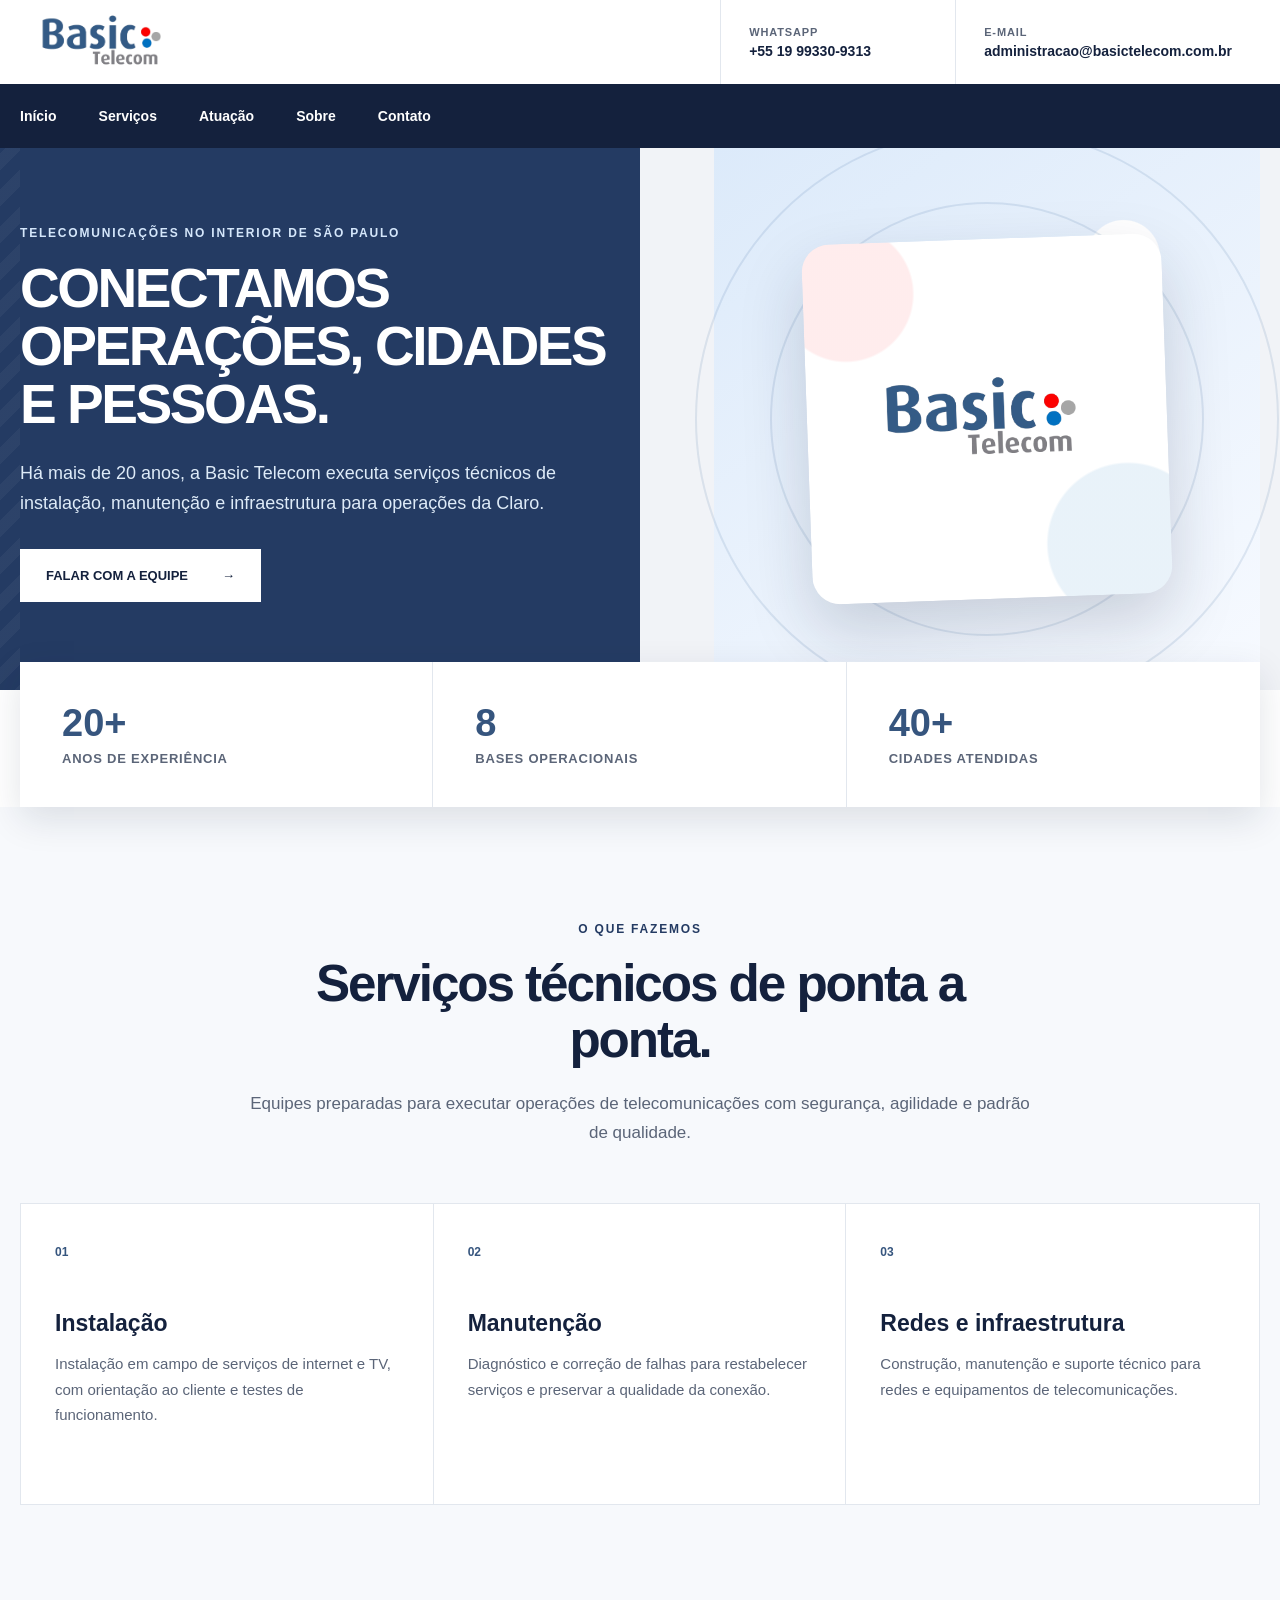
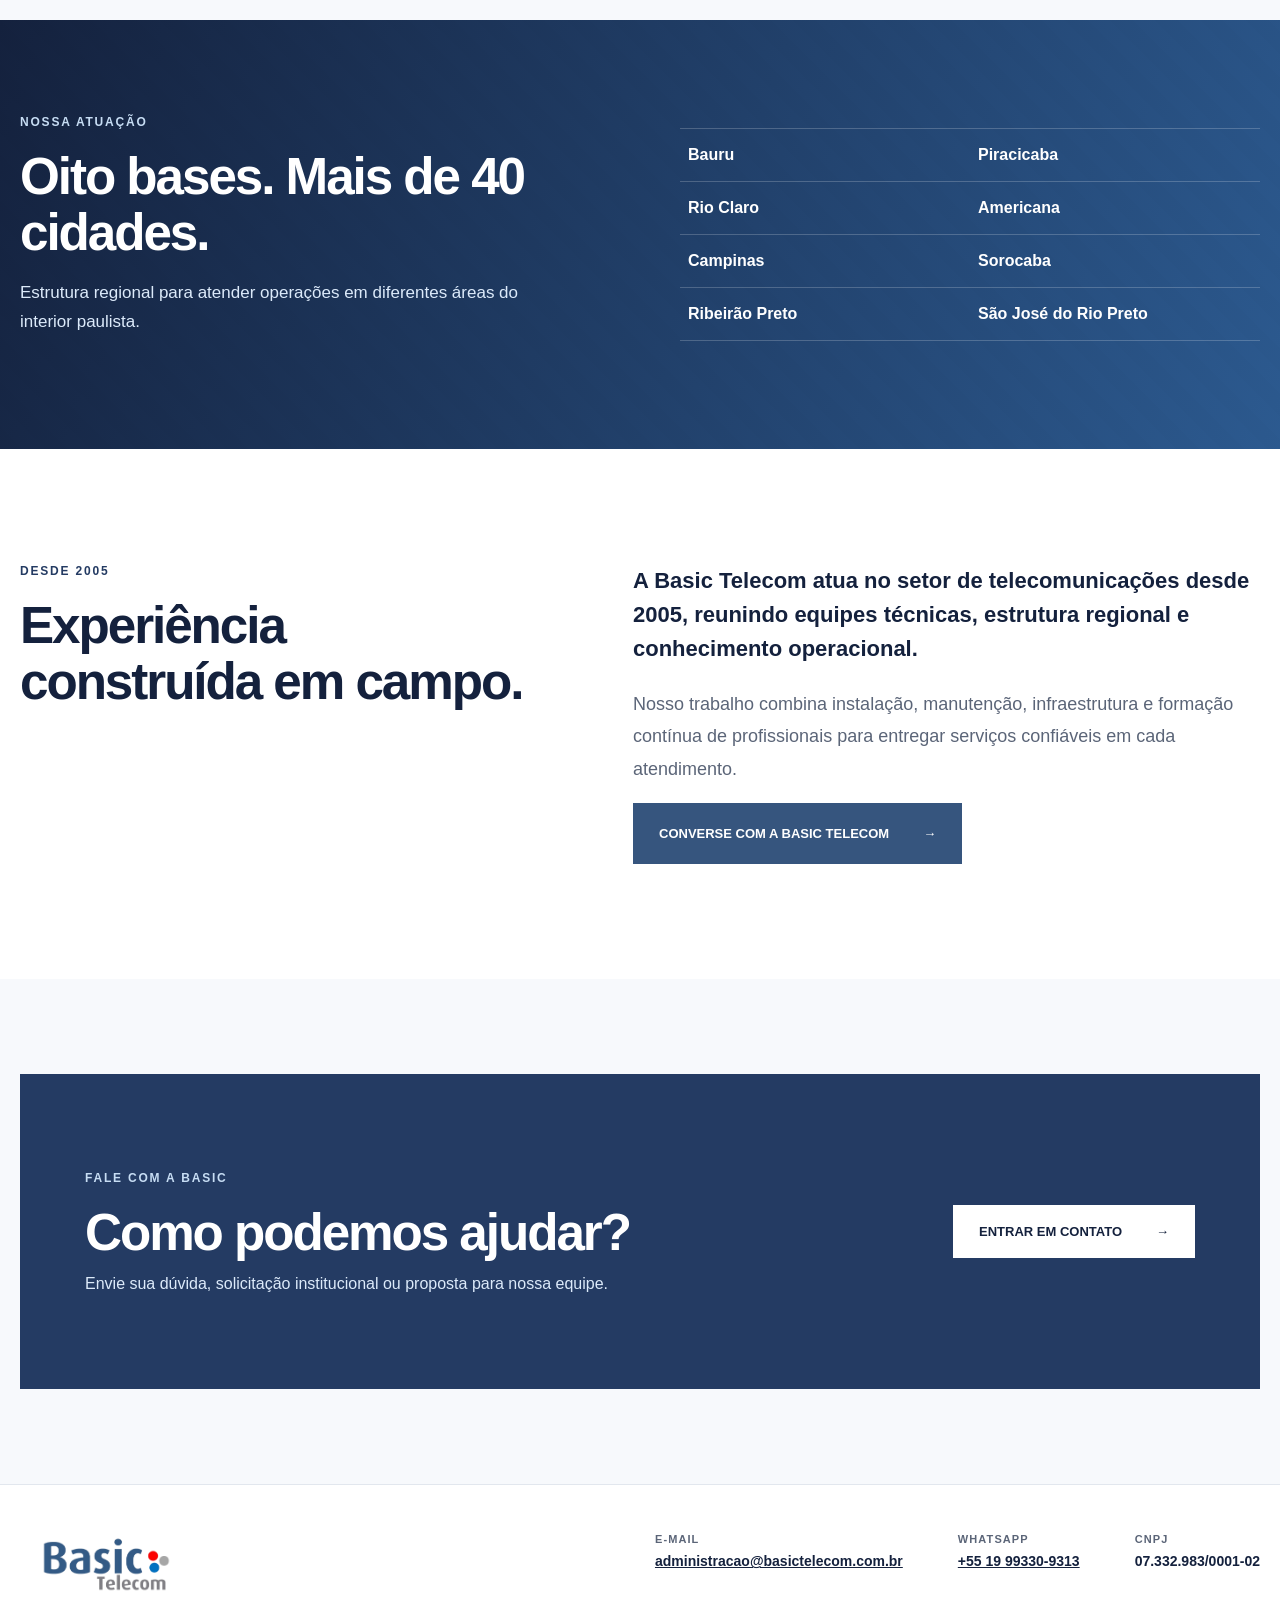
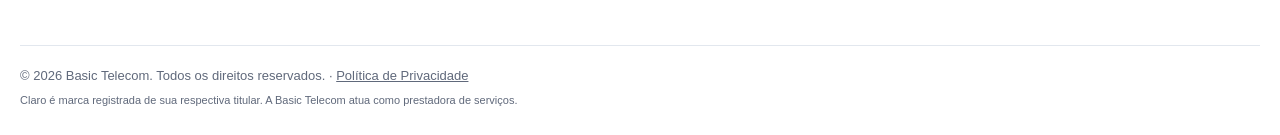
==== index.html @ 46a28dc6 "Forçar atualização dos estilos no navegador Versionar a URL de styles.css nas páginas principal, de " ====
<!DOCTYPE html>
<html lang="pt-BR">
<head>
  <meta charset="UTF-8">
  <meta name="viewport" content="width=device-width, initial-scale=1.0">
  <meta name="description" content="Basic Telecom: instalação, manutenção e infraestrutura de telecomunicações para operações Claro em mais de 40 cidades do interior de São Paulo.">
  <meta name="theme-color" content="#14213d">
  <title>Serviços de telecomunicações no interior de SP | Basic Telecom</title>
  <link rel="canonical" href="https://basictelecom.com.br/">
  <link rel="icon" href="assets/favicon.png" type="image/png">
  <link rel="apple-touch-icon" href="assets/apple-touch-icon.png">
  <link rel="manifest" href="site.webmanifest">
  <meta property="og:type" content="website">
  <meta property="og:locale" content="pt_BR">
  <meta property="og:site_name" content="Basic Telecom">
  <meta property="og:title" content="Serviços de telecomunicações no interior de SP | Basic Telecom">
  <meta property="og:description" content="Mais de 20 anos de experiência, oito bases operacionais e atendimento em mais de 40 cidades.">
  <meta property="og:url" content="https://basictelecom.com.br/">
  <meta property="og:image" content="https://basictelecom.com.br/assets/social-card.png">
  <meta property="og:image:type" content="image/png">
  <meta property="og:image:width" content="1200">
  <meta property="og:image:height" content="630">
  <meta property="og:image:alt" content="Basic Telecom — telecomunicações no interior de São Paulo">
  <meta name="twitter:card" content="summary_large_image">
  <link rel="stylesheet" href="styles.css?v=2">
  <script src="site.js?v=5" defer></script>
  <script type="application/ld+json">
  {
    "@context": "https://schema.org",
    "@type": "Organization",
    "name": "Basic Telecom",
    "legalName": "Basic Telecom Instalações de Equipamentos Eletrônicos Ltda.",
    "url": "https://basictelecom.com.br/",
    "logo": "https://basictelecom.com.br/assets/logo.png",
    "foundingDate": "2005-04-18",
    "taxID": "07.332.983/0001-02",
    "description": "Empresa de instalação, manutenção e infraestrutura de telecomunicações com atuação no interior de São Paulo.",
    "email": "administracao@basictelecom.com.br",
    "telephone": "+55-19-99330-9313",
    "address": {
      "@type": "PostalAddress",
      "streetAddress": "Avenida Rodrigues Alves, 33-93, Vila Cardia",
      "addressLocality": "Bauru",
      "addressRegion": "SP",
      "postalCode": "17030-000",
      "addressCountry": "BR"
    },
    "areaServed": ["Bauru", "Piracicaba", "Rio Claro", "Americana", "Campinas", "Sorocaba", "Ribeirão Preto", "São José do Rio Preto"],
    "sameAs": ["https://br.linkedin.com/company/basictelecom"]
  }
  </script>
</head>
<body id="inicio">
  <a class="skip-link" href="#conteudo">Pular para o conteúdo</a>

  <header class="header">
    <div class="container topbar">
      <a class="brand" href="./" aria-label="Basic Telecom — início">
        <img src="assets/logo.png" width="819" height="304" alt="Basic Telecom" fetchpriority="high">
      </a>
      <div class="header-contact">
        <a class="whatsapp-link" href="https://wa.me/5519993309313?text=Ol%C3%A1%2C%20vim%20pelo%20site%20da%20Basic%20Telecom%20e%20gostaria%20de%20falar%20com%20a%20equipe."><small>WhatsApp</small><strong>+55 19 99330-9313</strong></a>
        <a href="mailto:administracao@basictelecom.com.br"><small>E-mail</small><strong>administracao@basictelecom.com.br</strong></a>
      </div>
    </div>
    <div class="nav-bar">
      <nav class="container nav" aria-label="Navegação principal">
        <a href="#inicio">Início</a>
        <a href="#servicos">Serviços</a>
        <a href="#atuacao">Atuação</a>
        <a href="#sobre">Sobre</a>
        <a href="#contato">Contato</a>
      </nav>
    </div>
  </header>

  <main id="conteudo">
    <section class="hero">
      <div class="container hero-grid">
        <div class="hero-copy">
          <span class="eyebrow">Telecomunicações no interior de São Paulo</span>
          <h1>Conectamos operações, cidades e pessoas.</h1>
          <p>Há mais de 20 anos, a Basic Telecom executa serviços técnicos de instalação, manutenção e infraestrutura para operações da Claro.</p>
          <a class="button hero-button" href="https://wa.me/5519993309313?text=Ol%C3%A1%2C%20vim%20pelo%20site%20da%20Basic%20Telecom%20e%20gostaria%20de%20falar%20com%20a%20equipe.">Falar com a equipe <span aria-hidden="true">→</span></a>
        </div>
        <div class="hero-visual" aria-hidden="true">
          <div class="hero-brand"><img src="assets/logo.png" width="819" height="304" alt=""></div>
        </div>
      </div>
    </section>

    <section class="stats" aria-label="Basic Telecom em números">
      <div class="container stats-grid">
        <div><strong>20+</strong><span>anos de experiência</span></div>
        <div><strong>8</strong><span>bases operacionais</span></div>
        <div><strong>40+</strong><span>cidades atendidas</span></div>
      </div>
    </section>

    <section class="services" id="servicos">
      <div class="container">
        <div class="section-heading centered">
          <span class="section-label">O que fazemos</span>
          <h2>Serviços técnicos de ponta a ponta.</h2>
          <p>Equipes preparadas para executar operações de telecomunicações com segurança, agilidade e padrão de qualidade.</p>
        </div>
        <div class="service-grid">
          <article><strong>01</strong><h3>Instalação</h3><p>Instalação em campo de serviços de internet e TV, com orientação ao cliente e testes de funcionamento.</p></article>
          <article><strong>02</strong><h3>Manutenção</h3><p>Diagnóstico e correção de falhas para restabelecer serviços e preservar a qualidade da conexão.</p></article>
          <article><strong>03</strong><h3>Redes e infraestrutura</h3><p>Construção, manutenção e suporte técnico para redes e equipamentos de telecomunicações.</p></article>
        </div>
      </div>
    </section>

    <section class="coverage" id="atuacao">
      <div class="container coverage-grid">
        <div>
          <span class="section-label light">Nossa atuação</span>
          <h2>Oito bases. Mais de 40 cidades.</h2>
          <p>Estrutura regional para atender operações em diferentes áreas do interior paulista.</p>
        </div>
        <ul aria-label="Cidades com bases operacionais">
          <li>Bauru</li>
          <li>Piracicaba</li>
          <li>Rio Claro</li>
          <li>Americana</li>
          <li>Campinas</li>
          <li>Sorocaba</li>
          <li>Ribeirão Preto</li>
          <li>São José do Rio Preto</li>
        </ul>
      </div>
    </section>

    <section class="about" id="sobre">
      <div class="container about-grid">
        <div class="section-heading">
          <span class="section-label">Desde 2005</span>
          <h2>Experiência construída em campo.</h2>
        </div>
        <div class="about-copy">
          <p>A Basic Telecom atua no setor de telecomunicações desde 2005, reunindo equipes técnicas, estrutura regional e conhecimento operacional.</p>
          <p>Nosso trabalho combina instalação, manutenção, infraestrutura e formação contínua de profissionais para entregar serviços confiáveis em cada atendimento.</p>
          <a class="button" href="#contato">Converse com a Basic Telecom <span aria-hidden="true">→</span></a>
        </div>
      </div>
    </section>

    <section class="contact" id="contato">
      <div class="container contact-card">
        <div>
          <span class="section-label light">Fale com a Basic</span>
          <h2>Como podemos ajudar?</h2>
          <p>Envie sua dúvida, solicitação institucional ou proposta para nossa equipe.</p>
        </div>
        <a class="button button-light" href="https://wa.me/5519993309313?text=Ol%C3%A1%2C%20vim%20pelo%20site%20da%20Basic%20Telecom%20e%20gostaria%20de%20falar%20com%20a%20equipe.">Entrar em contato <span aria-hidden="true">→</span></a>
      </div>
    </section>
  </main>

  <footer>
    <div class="container footer-content">
      <img src="assets/logo.png" width="819" height="304" alt="Basic Telecom" loading="lazy">
      <div class="footer-info">
        <p><span>E-mail</span><a href="mailto:administracao@basictelecom.com.br">administracao@basictelecom.com.br</a></p>
        <p><span>WhatsApp</span><a href="https://wa.me/5519993309313?text=Ol%C3%A1%2C%20vim%20pelo%20site%20da%20Basic%20Telecom%20e%20gostaria%20de%20falar%20com%20a%20equipe.">+55 19 99330-9313</a></p>
        <p><span>CNPJ</span><strong>07.332.983/0001-02</strong></p>
      </div>
    </div>
    <div class="container copyright">© 2026 Basic Telecom. Todos os direitos reservados. · <a href="privacidade/">Política de Privacidade</a><small>Claro é marca registrada de sua respectiva titular. A Basic Telecom atua como prestadora de serviços.</small></div>
  </footer>
</body>
</html>
---- styles.css ----
:root {
  --ink: #14213d;
  --blue: #243b63;
  --accent: #36557e;
  --muted: #5b6578;
  --pale: #f1f3f7;
  --white: #fff;
  --line: #e2e7ee;
}

@view-transition { navigation: auto; }
::view-transition-old(root) { animation: page-out .18s ease-out both; }
::view-transition-new(root) { animation: page-in .24s ease-out both; }
@keyframes page-out { to { opacity: 0; transform: translateX(-32px); } }
@keyframes page-in { from { opacity: 0; transform: translateX(32px); } }

* { box-sizing: border-box; }
body { margin: 0; color: var(--ink); background: var(--white); font-family: Arial, sans-serif; -webkit-font-smoothing: antialiased; }
a { color: inherit; }
.container { width: min(1240px, calc(100% - 40px)); margin-inline: auto; }
.skip-link { position: fixed; z-index: 100; top: 10px; left: 10px; padding: 12px 16px; color: var(--white); background: var(--ink); transform: translateY(-150%); }
.skip-link:focus { transform: none; }
a:focus-visible { outline: 3px solid var(--white); outline-offset: 3px; box-shadow: 0 0 0 6px var(--ink); }

.header { position: relative; z-index: 10; background: var(--white); }
.topbar { min-height: 84px; display: flex; align-items: stretch; justify-content: space-between; }
.brand { display: flex; align-items: center; padding-right: 40px; text-decoration: none; }
.brand img { display: block; width: 170px; height: auto; }
.header-contact { display: flex; }
.header-contact a { min-width: 235px; padding: 20px 28px; border-left: 1px solid var(--line); display: flex; justify-content: center; flex-direction: column; gap: 5px; text-decoration: none; }
.header-contact small { color: var(--muted); font-size: 11px; font-weight: 700; letter-spacing: .08em; text-transform: uppercase; }
.header-contact strong { font-size: 14px; }
.nav-bar { color: var(--white); background: var(--ink); }
.nav { min-height: 64px; display: flex; align-items: center; gap: 42px; font-size: 14px; font-weight: 700; }
.nav a { padding-block: 24px; text-decoration: none; }
.nav a:hover { color: #c9e2ff; }

.hero { overflow: hidden; color: var(--white); background: linear-gradient(90deg, var(--blue) 50%, var(--pale) 50%); }
.hero-grid { min-height: 510px; display: grid; grid-template-columns: 56% 44%; }
.hero-copy { position: relative; padding: 78px 80px 88px 0; display: flex; justify-content: center; align-items: flex-start; flex-direction: column; }
.hero-copy::before { content: ""; position: absolute; inset: 0 100% 0 -50vw; background: repeating-linear-gradient(135deg, rgba(255,255,255,.04) 0 12px, transparent 12px 26px); }
.eyebrow, .section-label { display: block; margin-bottom: 20px; color: var(--blue); font-size: 12px; font-weight: 800; letter-spacing: .15em; text-transform: uppercase; }
.hero .eyebrow { color: #d5e7fb; }
h1 { max-width: 700px; margin: 0; font-size: clamp(40px, 4.3vw, 62px); line-height: 1.05; letter-spacing: -.045em; text-transform: uppercase; }
.hero-copy p { max-width: 620px; margin: 26px 0 30px; color: #deebf8; font-size: 18px; line-height: 1.65; }
.hero-visual { position: relative; display: grid; place-items: center; background: radial-gradient(circle at 75% 20%, #fff 0 6%, transparent 6.2%), linear-gradient(145deg, #dceafa, #f7faff); }
.hero-visual::before, .hero-visual::after { content: ""; position: absolute; border: 2px solid rgba(46,95,151,.12); border-radius: 50%; }
.hero-visual::before { width: 430px; height: 430px; }
.hero-visual::after { width: 580px; height: 580px; }
.hero-brand { position: relative; z-index: 1; width: min(360px, 80%); aspect-ratio: 1; padding: 44px; border-radius: 28px; display: grid; place-items: center; background: radial-gradient(circle at 12% 14%, rgba(255,16,24,.08) 0 15%, transparent 15.5%), radial-gradient(circle at 88% 86%, rgba(8,112,189,.09) 0 18%, transparent 18.5%), var(--white); box-shadow: 0 28px 65px rgba(20,33,61,.18); transform: rotate(-2deg); }
.hero-brand img { display: block; width: 100%; height: auto; }

.button { display: inline-flex; align-items: center; justify-content: space-between; gap: 34px; padding: 19px 26px; color: var(--white); background: var(--accent); font-size: 13px; font-weight: 800; text-decoration: none; text-transform: uppercase; transition: transform .2s, background .2s; }
.button:hover { background: var(--ink); transform: translateY(-2px); }
.hero-button { background: var(--white); color: var(--ink); }
.hero-button:hover { color: var(--white); }

.stats { position: relative; z-index: 2; margin-top: -28px; }
.stats-grid { display: grid; grid-template-columns: repeat(3, 1fr); background: var(--white); box-shadow: 0 12px 35px rgba(20,33,61,.12); }
.stats-grid div { min-height: 145px; padding: 34px 42px; border-right: 1px solid var(--line); display: flex; justify-content: center; flex-direction: column; }
.stats-grid div:last-child { border: 0; }
.stats-grid strong { color: var(--accent); font-size: 38px; }
.stats-grid span { margin-top: 6px; color: var(--muted); font-size: 13px; font-weight: 700; letter-spacing: .06em; text-transform: uppercase; }

.services { padding: 115px 0; background: #f7f9fc; }
.section-heading h2, h2 { margin: 0; font-size: clamp(36px, 4vw, 54px); line-height: 1.1; letter-spacing: -.04em; }
.centered { max-width: 780px; margin: 0 auto 55px; text-align: center; }
.centered p { margin: 22px auto 0; color: var(--muted); font-size: 17px; line-height: 1.7; }
.service-grid { display: grid; grid-template-columns: repeat(3, 1fr); border: 1px solid var(--line); background: var(--white); }
.service-grid article { min-height: 300px; padding: 38px 34px; border-right: 1px solid var(--line); }
.service-grid article:last-child { border: 0; }
.service-grid strong { color: var(--accent); font-size: 12px; }
.service-grid h3 { margin: 50px 0 14px; font-size: 23px; }
.service-grid p { margin: 0; color: var(--muted); font-size: 15px; line-height: 1.7; }

.coverage { padding: 95px 0; color: var(--white); background: linear-gradient(110deg, rgba(20,33,61,.97), rgba(46,95,151,.9)), repeating-linear-gradient(45deg, #14213d 0 16px, #1a2b4c 16px 32px); }
.coverage-grid { display: grid; grid-template-columns: 1fr 1fr; align-items: center; gap: 80px; }
.section-label.light { color: #c7ddf4; }
.coverage p { max-width: 520px; color: #dceafa; font-size: 17px; line-height: 1.7; }
.coverage ul { margin: 0; padding: 0; display: grid; grid-template-columns: 1fr 1fr; list-style: none; border-top: 1px solid rgba(255,255,255,.2); }
.coverage li { padding: 17px 8px; border-bottom: 1px solid rgba(255,255,255,.2); font-weight: 700; }

.about { padding: 115px 0; }
.about-grid { display: grid; grid-template-columns: .9fr 1.1fr; gap: 100px; }
.about-copy { max-width: 720px; color: var(--muted); font-size: 18px; line-height: 1.8; }
.about-copy p:first-child { margin-top: 0; color: var(--ink); font-size: 22px; font-weight: 700; line-height: 1.55; }
.contact { padding: 95px 0; background: #f7f9fc; }
.contact-card { min-height: 315px; padding: 65px; color: var(--white); background: var(--blue); display: flex; align-items: center; justify-content: space-between; gap: 50px; }
.contact-card h2 { margin-bottom: 14px; }
.contact-card p { margin: 0; color: #dceafa; }
.button-light { flex: 0 0 auto; color: var(--ink); background: var(--white); }
.button-light:hover { color: var(--white); background: var(--ink); }

footer { padding: 48px 0 25px; border-top: 1px solid var(--line); }
.footer-content { display: flex; align-items: flex-start; justify-content: space-between; gap: 40px; }
.footer-content > img { width: 180px; height: auto; }
.footer-info { display: flex; gap: 55px; }
.footer-info p { margin: 0; display: flex; flex-direction: column; gap: 8px; font-size: 14px; }
.footer-info span { color: var(--muted); font-size: 11px; font-weight: 700; letter-spacing: .1em; text-transform: uppercase; }
.footer-info a, .footer-info strong { font-weight: 600; }
.copyright { margin-top: 45px; padding-top: 20px; border-top: 1px solid var(--line); color: #60697b; font-size: 13px; line-height: 1.6; }
.copyright small { display: block; margin-top: 5px; font-size: 11px; }
.copyright a, .policy a { text-decoration: underline; }
.policy { max-width: 800px; padding-block: 80px; color: var(--muted); font-size: 17px; line-height: 1.75; }
.policy h1 { margin-bottom: 35px; color: var(--ink); font-size: clamp(38px, 6vw, 60px); text-transform: none; }
.policy h2 { margin: 45px 0 12px; color: var(--ink); font-size: 24px; letter-spacing: -.02em; }
.policy li { margin-bottom: 10px; }
.error-page { min-height: 60vh; padding-block: 100px; text-align: center; }
.error-page h1 { margin-inline: auto; }
.error-page p { margin: 25px auto 35px; color: var(--muted); font-size: 18px; }

@media (max-width: 900px) {
  .header-contact a:last-child { display: none; }
  .hero { background: var(--blue); }
  .hero-grid { grid-template-columns: 1fr; }
  .hero-copy { min-height: 470px; padding-right: 0; }
  .hero-visual { display: none; }
  .about-grid, .coverage-grid { grid-template-columns: 1fr; gap: 45px; }
  .service-grid { grid-template-columns: 1fr; }
  .service-grid article { min-height: 230px; border: 0; border-bottom: 1px solid var(--line); }
  .footer-content, .footer-info { flex-direction: column; }
  .footer-info { gap: 25px; }
}

@media (max-width: 600px) {
  .container { width: min(100% - 28px, 1240px); }
  .topbar { min-height: 72px; }
  .brand { padding-right: 12px; }
  .brand img { width: 145px; }
  .header-contact a { min-width: 0; padding: 12px 4px 12px 14px; border: 0; }
  .header-contact small { display: none; }
  .header-contact strong { font-size: 0; }
  .header-contact strong::after { content: "WhatsApp"; font-size: 13px; }
  .nav { min-height: 0; padding-block: 6px; display: grid; grid-template-columns: repeat(5, max-content); justify-content: start; gap: 6px; overflow-x: auto; font-size: 13px; scrollbar-width: none; }
  .nav a { min-height: 44px; padding: 12px 9px; display: flex; align-items: center; }
  .hero-copy { min-height: 460px; padding-block: 65px 80px; }
  h1 { font-size: 38px; }
  .hero-copy p { font-size: 16px; }
  .stats { margin-top: -20px; }
  .stats-grid { grid-template-columns: 1fr; }
  .stats-grid div { min-height: 100px; padding: 22px 28px; border: 0; border-bottom: 1px solid var(--line); }
  .stats-grid strong { font-size: 30px; }
  .services, .about, .contact { padding-block: 75px; }
  .coverage { padding-block: 70px; }
  .coverage ul { grid-template-columns: 1fr; }
  .contact-card { min-height: 0; padding: 42px 28px; align-items: flex-start; flex-direction: column; }
  .button { width: 100%; }
}

@media (prefers-reduced-motion: reduce) {
  html { scroll-behavior: auto; }
  *, *::before, *::after { scroll-behavior: auto !important; transition: none !important; }
  ::view-transition-old(root), ::view-transition-new(root) { animation: none; }
}
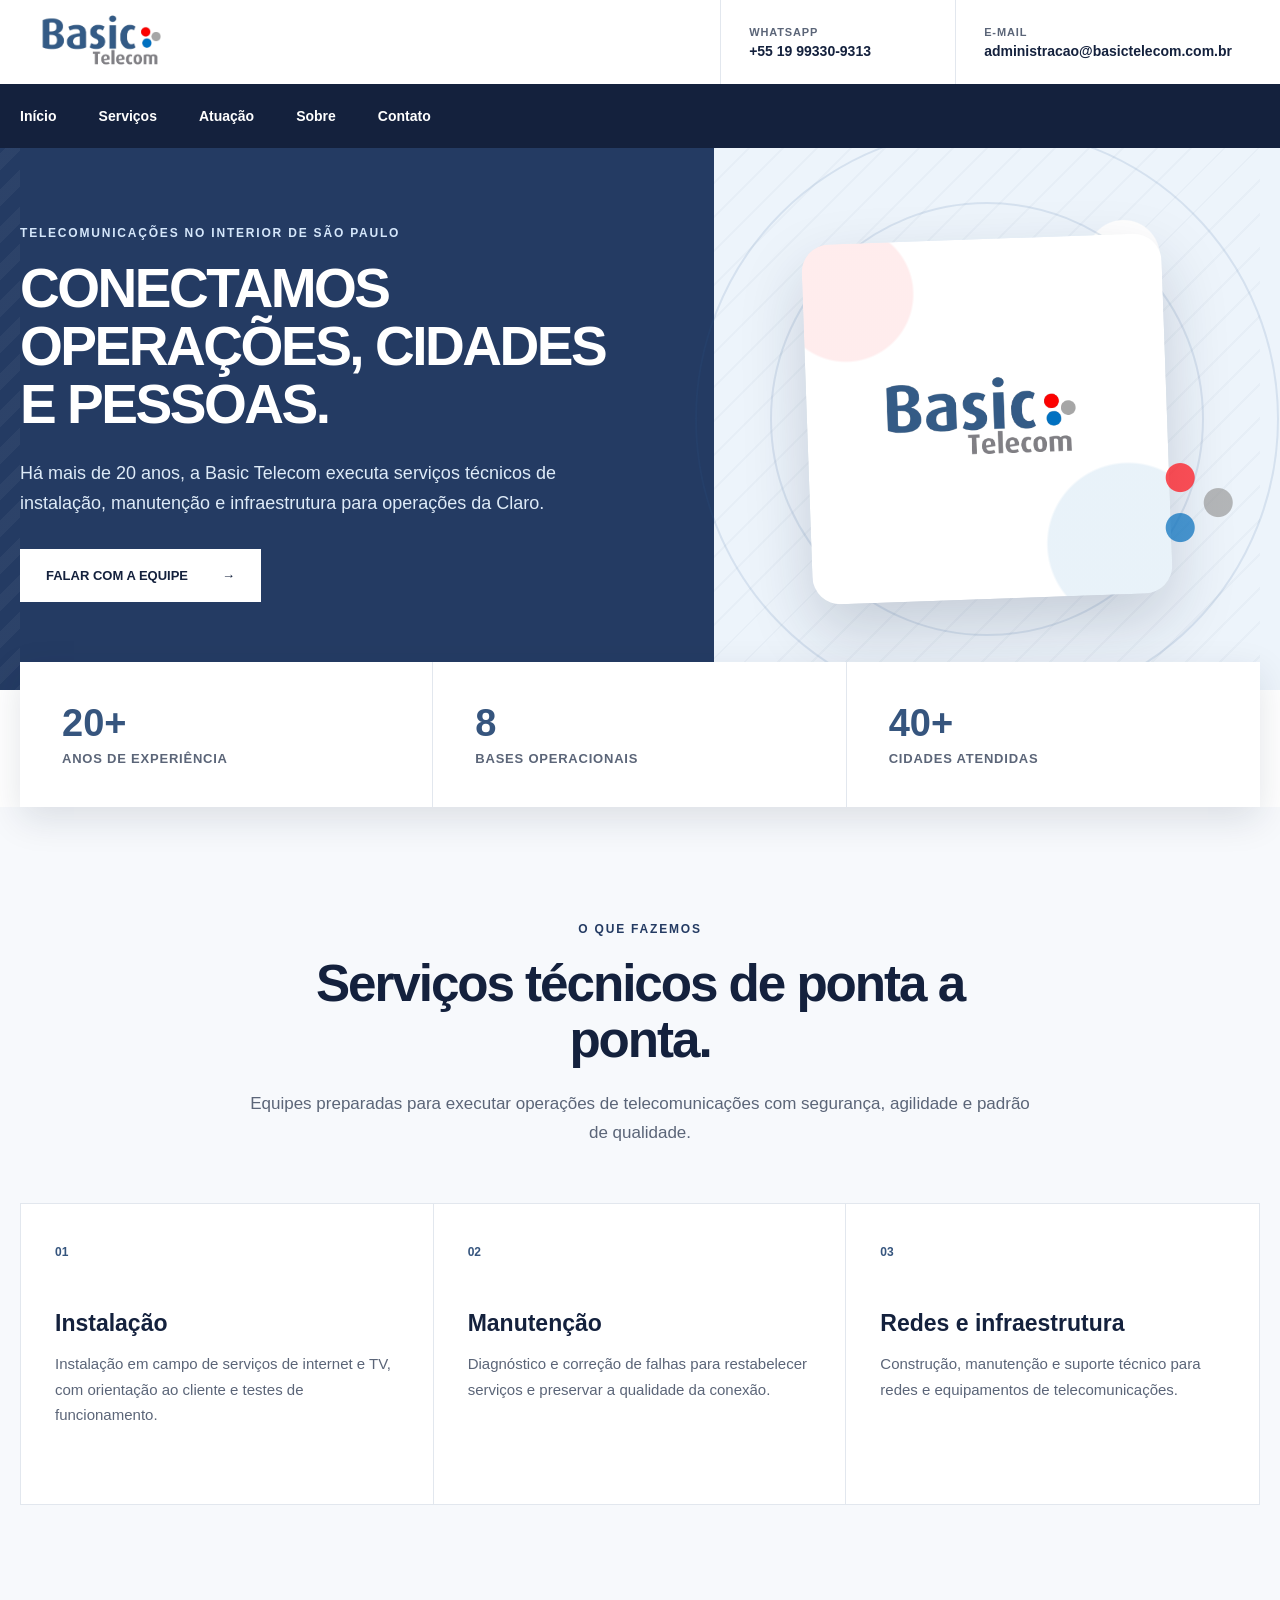
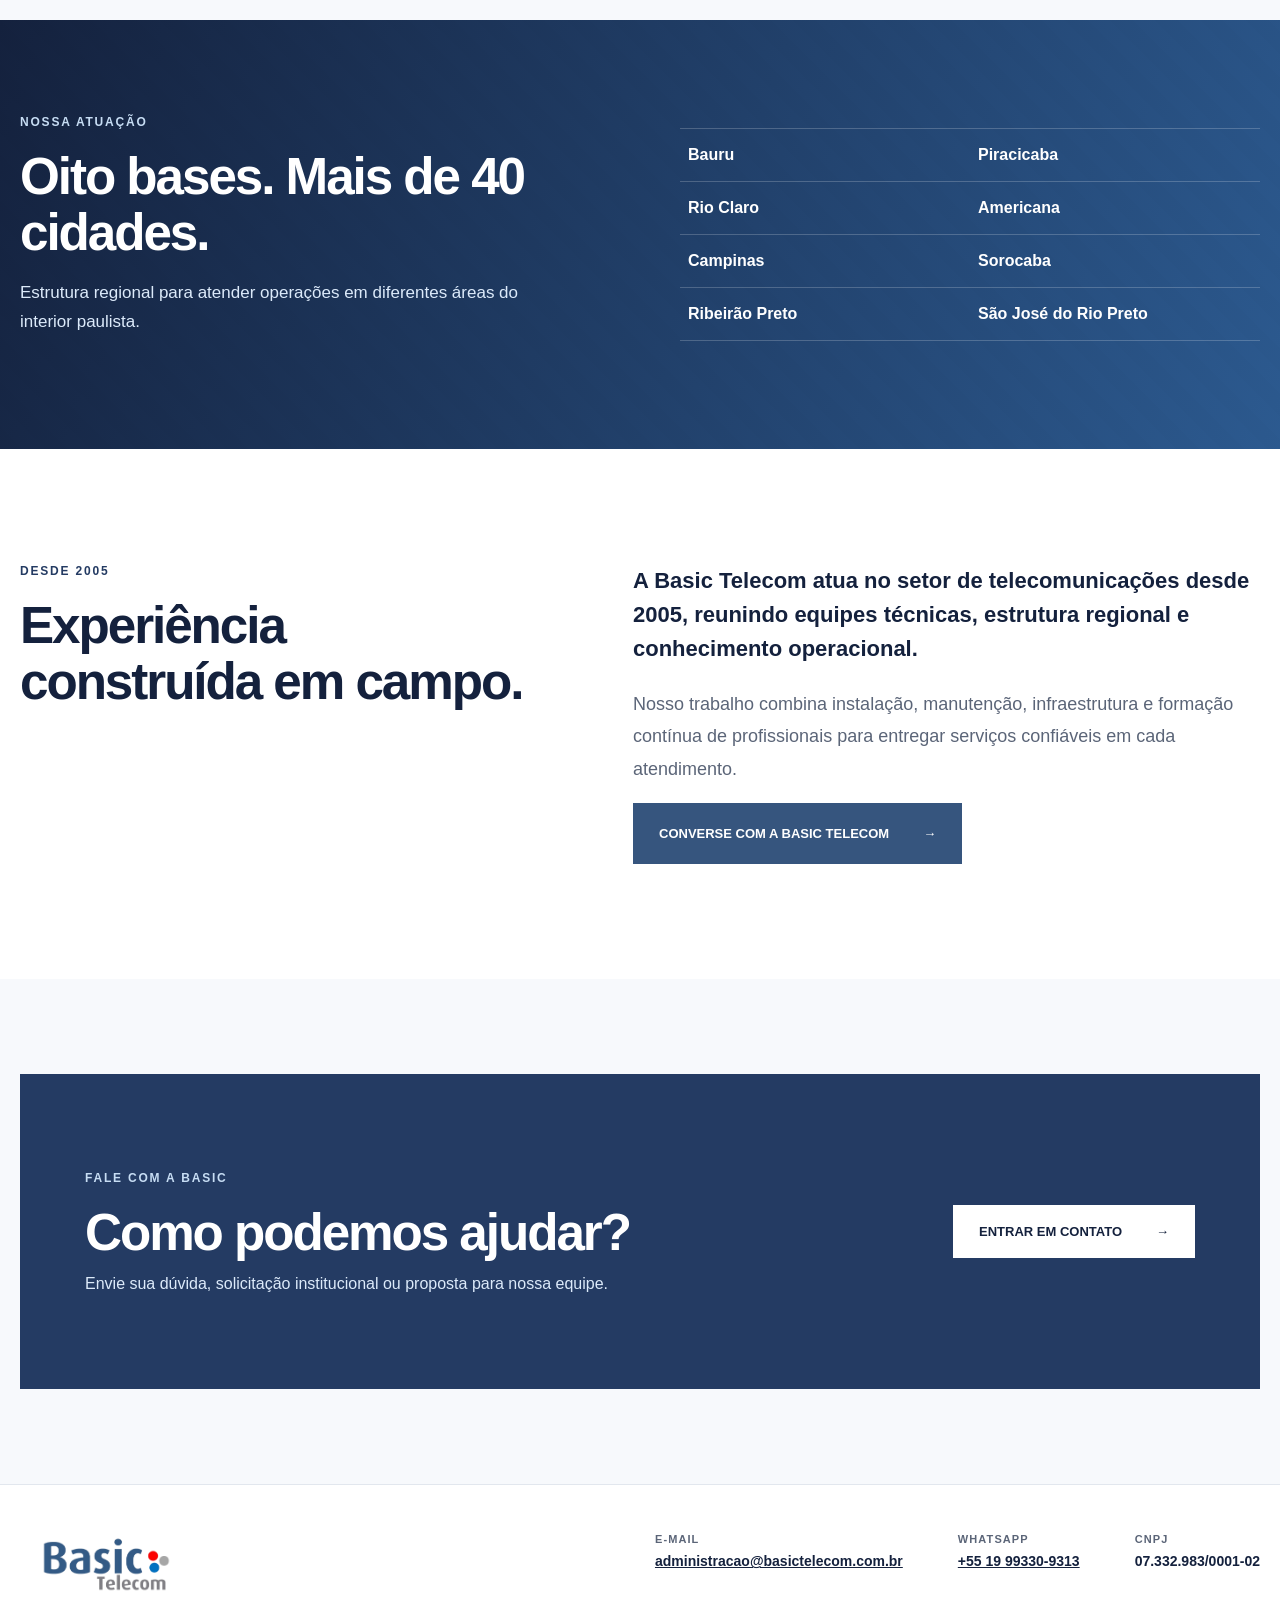
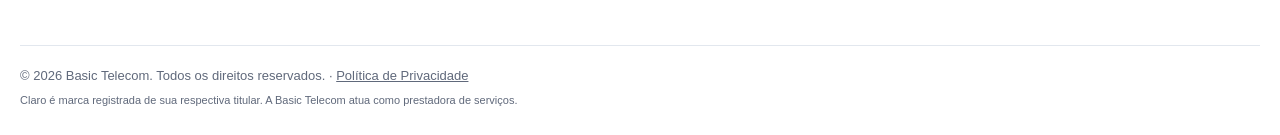
==== commit 90783f82: "Integrar melhor o painel visual do hero Alinhar o fundo claro à coluna do grid, prolongá-lo até a bo" ====
--- a/index.html
+++ b/index.html
@@ -22,7 +22,7 @@
   <meta property="og:image:height" content="630">
   <meta property="og:image:alt" content="Basic Telecom — telecomunicações no interior de São Paulo">
   <meta name="twitter:card" content="summary_large_image">
-  <link rel="stylesheet" href="styles.css?v=2">
+  <link rel="stylesheet" href="styles.css?v=3">
   <script src="site.js?v=5" defer></script>
   <script type="application/ld+json">
   {
--- a/styles.css
+++ b/styles.css
@@ -35,7 +35,7 @@
 .nav a { padding-block: 24px; text-decoration: none; }
 .nav a:hover { color: #c9e2ff; }
 
-.hero { overflow: hidden; color: var(--white); background: linear-gradient(90deg, var(--blue) 50%, var(--pale) 50%); }
+.hero { overflow: hidden; color: var(--white); background: var(--blue); }
 .hero-grid { min-height: 510px; display: grid; grid-template-columns: 56% 44%; }
 .hero-copy { position: relative; padding: 78px 80px 88px 0; display: flex; justify-content: center; align-items: flex-start; flex-direction: column; }
 .hero-copy::before { content: ""; position: absolute; inset: 0 100% 0 -50vw; background: repeating-linear-gradient(135deg, rgba(255,255,255,.04) 0 12px, transparent 12px 26px); }
@@ -43,11 +43,12 @@
 .hero .eyebrow { color: #d5e7fb; }
 h1 { max-width: 700px; margin: 0; font-size: clamp(40px, 4.3vw, 62px); line-height: 1.05; letter-spacing: -.045em; text-transform: uppercase; }
 .hero-copy p { max-width: 620px; margin: 26px 0 30px; color: #deebf8; font-size: 18px; line-height: 1.65; }
-.hero-visual { position: relative; display: grid; place-items: center; background: radial-gradient(circle at 75% 20%, #fff 0 6%, transparent 6.2%), linear-gradient(145deg, #dceafa, #f7faff); }
+.hero-visual { position: relative; display: grid; place-items: center; background: radial-gradient(circle at 75% 20%, #fff 0 6%, transparent 6.2%), repeating-linear-gradient(135deg, rgba(54,85,126,.035) 0 2px, transparent 2px 24px), #edf4fb; box-shadow: 50vw 0 0 50vw #edf4fb; }
 .hero-visual::before, .hero-visual::after { content: ""; position: absolute; border: 2px solid rgba(46,95,151,.12); border-radius: 50%; }
 .hero-visual::before { width: 430px; height: 430px; }
 .hero-visual::after { width: 580px; height: 580px; }
 .hero-brand { position: relative; z-index: 1; width: min(360px, 80%); aspect-ratio: 1; padding: 44px; border-radius: 28px; display: grid; place-items: center; background: radial-gradient(circle at 12% 14%, rgba(255,16,24,.08) 0 15%, transparent 15.5%), radial-gradient(circle at 88% 86%, rgba(8,112,189,.09) 0 18%, transparent 18.5%), var(--white); box-shadow: 0 28px 65px rgba(20,33,61,.18); transform: rotate(-2deg); }
+.hero-brand::after { content: ""; position: absolute; right: -72px; bottom: 34px; width: 82px; height: 100px; background: radial-gradient(circle at 20px 20px, rgba(255,16,24,.72) 0 14px, transparent 15px), radial-gradient(circle at 20px 70px, rgba(8,112,189,.72) 0 14px, transparent 15px), radial-gradient(circle at 58px 45px, rgba(151,151,151,.68) 0 14px, transparent 15px); transform: rotate(2deg); }
 .hero-brand img { display: block; width: 100%; height: auto; }
 
 .button { display: inline-flex; align-items: center; justify-content: space-between; gap: 34px; padding: 19px 26px; color: var(--white); background: var(--accent); font-size: 13px; font-weight: 800; text-decoration: none; text-transform: uppercase; transition: transform .2s, background .2s; }
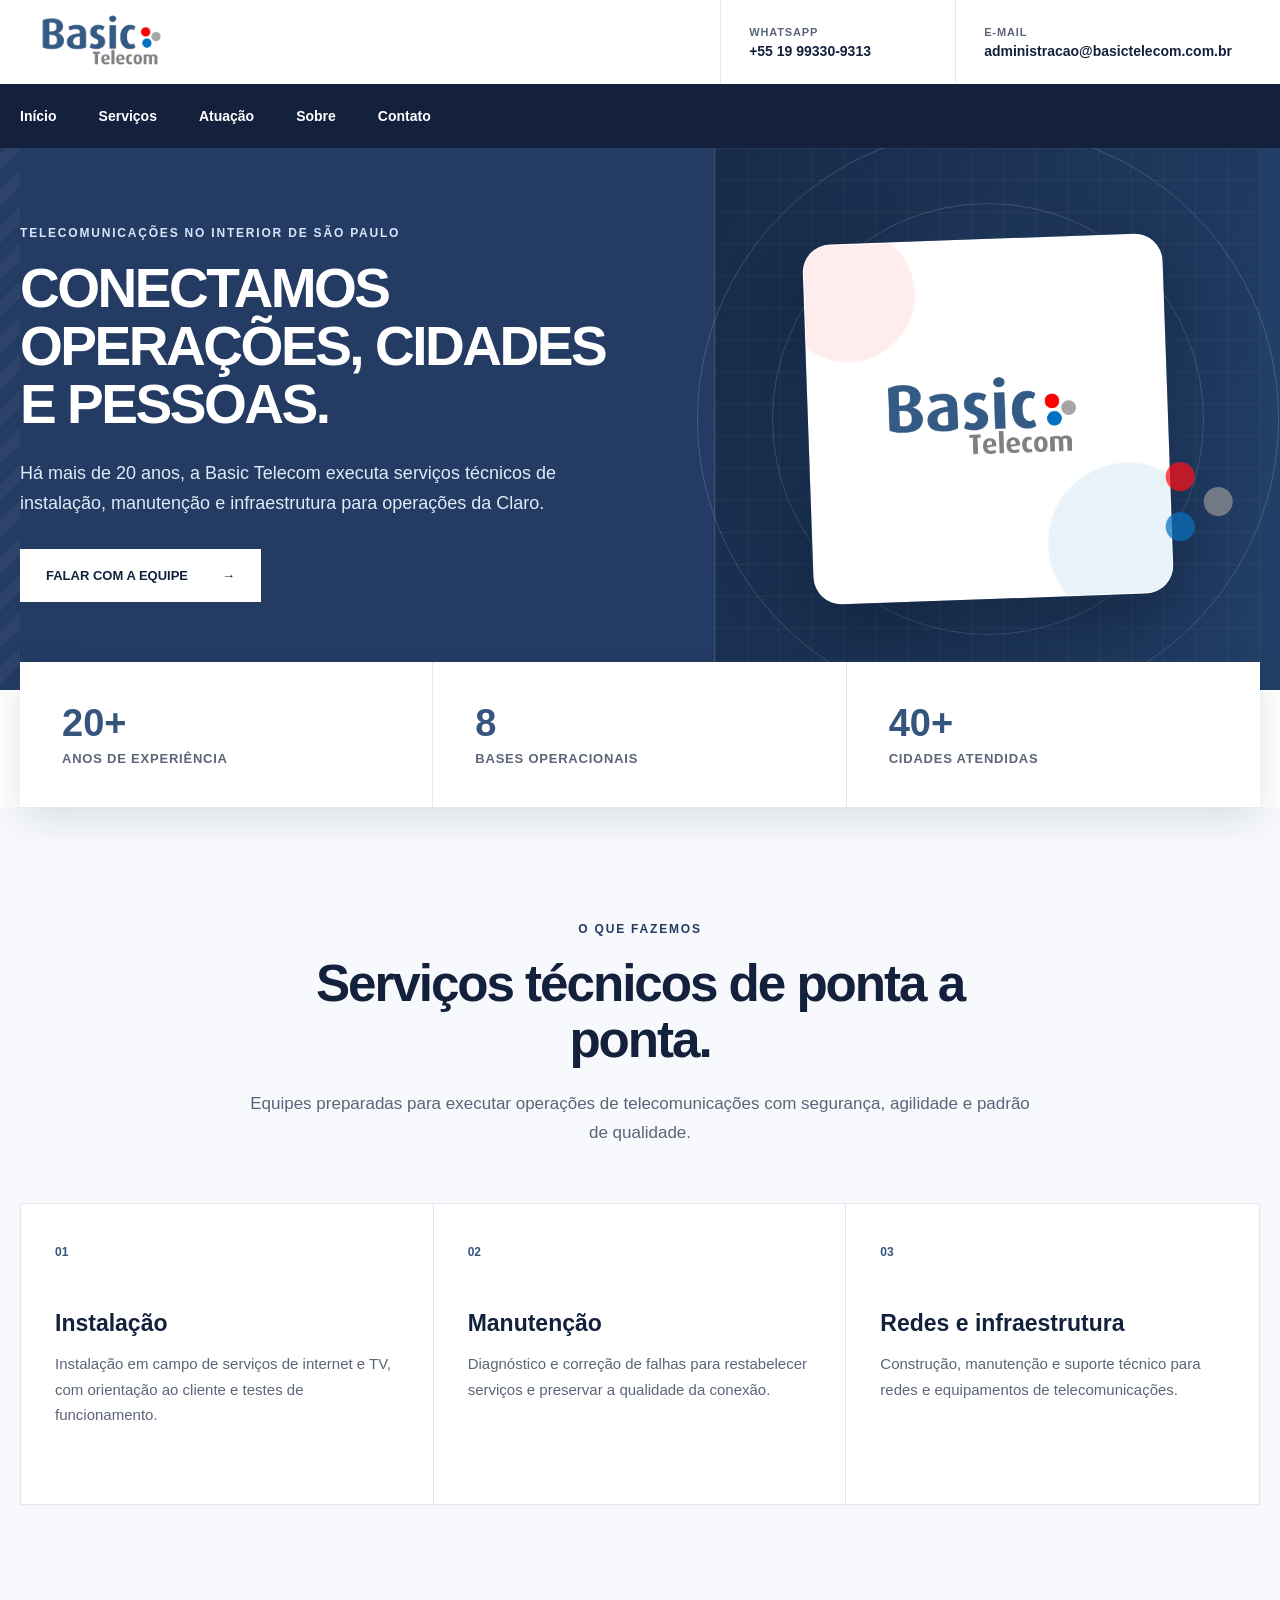
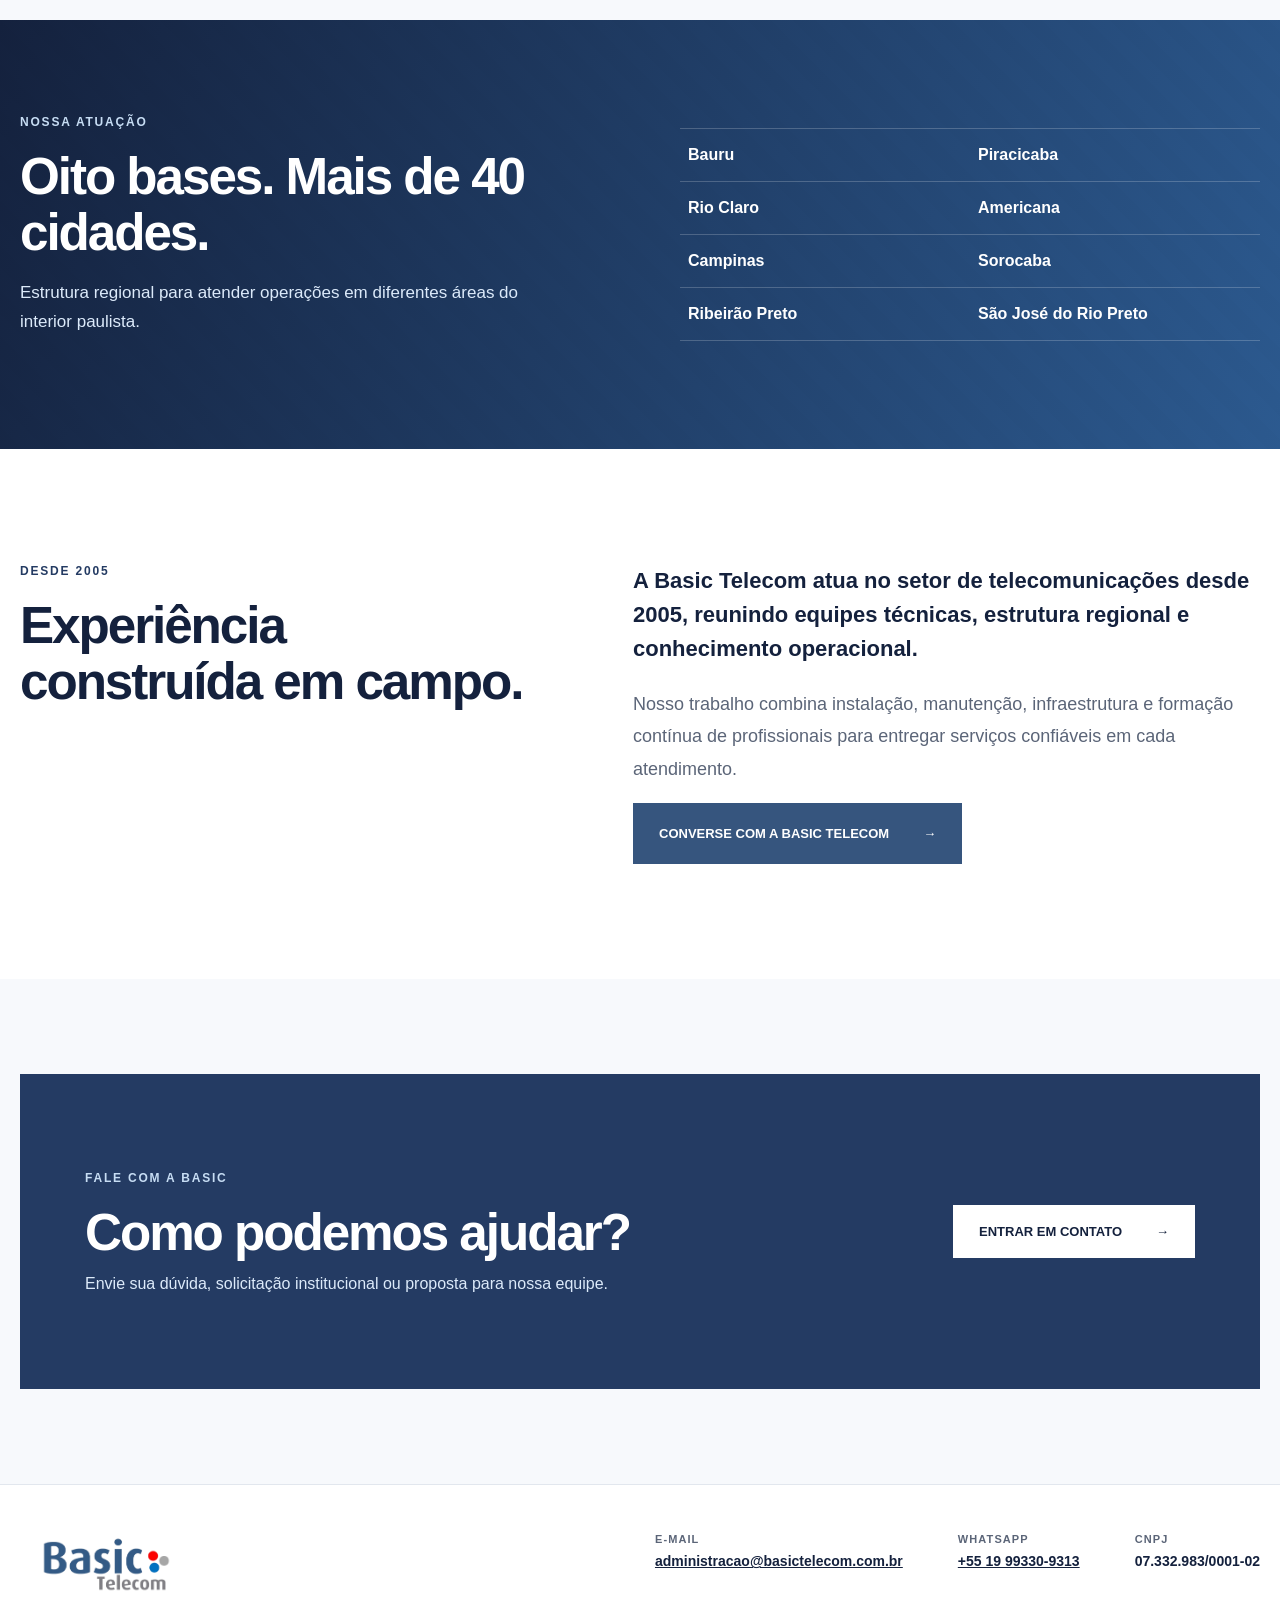
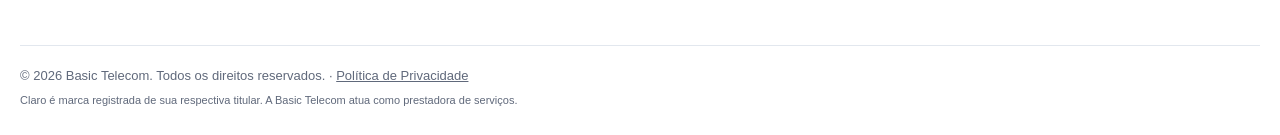
==== commit 9832139a: "Refinar o painel visual do hero Trocar o bloco pastel por um painel técnico escuro, com grid, profun" ====
--- a/index.html
+++ b/index.html
@@ -6,7 +6,7 @@
   <meta name="description" content="Basic Telecom: instalação, manutenção e infraestrutura de telecomunicações para operações Claro em mais de 40 cidades do interior de São Paulo.">
   <meta name="theme-color" content="#14213d">
   <title>Serviços de telecomunicações no interior de SP | Basic Telecom</title>
-  <link rel="canonical" href="https://basictelecom.com.br/">
+  <link rel="canonical" href="https://tibasictelecom.github.io/">
   <link rel="icon" href="assets/favicon.png" type="image/png">
   <link rel="apple-touch-icon" href="assets/apple-touch-icon.png">
   <link rel="manifest" href="site.webmanifest">
@@ -15,14 +15,14 @@
   <meta property="og:site_name" content="Basic Telecom">
   <meta property="og:title" content="Serviços de telecomunicações no interior de SP | Basic Telecom">
   <meta property="og:description" content="Mais de 20 anos de experiência, oito bases operacionais e atendimento em mais de 40 cidades.">
-  <meta property="og:url" content="https://basictelecom.com.br/">
-  <meta property="og:image" content="https://basictelecom.com.br/assets/social-card.png">
+  <meta property="og:url" content="https://tibasictelecom.github.io/">
+  <meta property="og:image" content="https://tibasictelecom.github.io/assets/social-card.png">
   <meta property="og:image:type" content="image/png">
   <meta property="og:image:width" content="1200">
   <meta property="og:image:height" content="630">
   <meta property="og:image:alt" content="Basic Telecom — telecomunicações no interior de São Paulo">
   <meta name="twitter:card" content="summary_large_image">
-  <link rel="stylesheet" href="styles.css?v=3">
+  <link rel="stylesheet" href="styles.css?v=4">
   <script src="site.js?v=5" defer></script>
   <script type="application/ld+json">
   {
@@ -30,8 +30,8 @@
     "@type": "Organization",
     "name": "Basic Telecom",
     "legalName": "Basic Telecom Instalações de Equipamentos Eletrônicos Ltda.",
-    "url": "https://basictelecom.com.br/",
-    "logo": "https://basictelecom.com.br/assets/logo.png",
+    "url": "https://tibasictelecom.github.io/",
+    "logo": "https://tibasictelecom.github.io/assets/logo.png",
     "foundingDate": "2005-04-18",
     "taxID": "07.332.983/0001-02",
     "description": "Empresa de instalação, manutenção e infraestrutura de telecomunicações com atuação no interior de São Paulo.",
--- a/styles.css
+++ b/styles.css
@@ -43,11 +43,11 @@
 .hero .eyebrow { color: #d5e7fb; }
 h1 { max-width: 700px; margin: 0; font-size: clamp(40px, 4.3vw, 62px); line-height: 1.05; letter-spacing: -.045em; text-transform: uppercase; }
 .hero-copy p { max-width: 620px; margin: 26px 0 30px; color: #deebf8; font-size: 18px; line-height: 1.65; }
-.hero-visual { position: relative; display: grid; place-items: center; background: radial-gradient(circle at 75% 20%, #fff 0 6%, transparent 6.2%), repeating-linear-gradient(135deg, rgba(54,85,126,.035) 0 2px, transparent 2px 24px), #edf4fb; box-shadow: 50vw 0 0 50vw #edf4fb; }
-.hero-visual::before, .hero-visual::after { content: ""; position: absolute; border: 2px solid rgba(46,95,151,.12); border-radius: 50%; }
+.hero-visual { position: relative; display: grid; place-items: center; border-left: 1px solid rgba(255,255,255,.1); background: radial-gradient(circle at 50% 50%, rgba(72,116,166,.45), transparent 58%), linear-gradient(rgba(255,255,255,.045) 1px, transparent 1px), linear-gradient(90deg, rgba(255,255,255,.045) 1px, transparent 1px), linear-gradient(110deg, #182b49, #223f67); background-size: auto, 32px 32px, 32px 32px, auto; box-shadow: 50vw 0 0 50vw #223f67; }
+.hero-visual::before, .hero-visual::after { content: ""; position: absolute; border: 1px solid rgba(213,231,251,.18); border-radius: 50%; }
 .hero-visual::before { width: 430px; height: 430px; }
 .hero-visual::after { width: 580px; height: 580px; }
-.hero-brand { position: relative; z-index: 1; width: min(360px, 80%); aspect-ratio: 1; padding: 44px; border-radius: 28px; display: grid; place-items: center; background: radial-gradient(circle at 12% 14%, rgba(255,16,24,.08) 0 15%, transparent 15.5%), radial-gradient(circle at 88% 86%, rgba(8,112,189,.09) 0 18%, transparent 18.5%), var(--white); box-shadow: 0 28px 65px rgba(20,33,61,.18); transform: rotate(-2deg); }
+.hero-brand { position: relative; z-index: 1; width: min(360px, 80%); aspect-ratio: 1; padding: 44px; border: 1px solid rgba(255,255,255,.7); border-radius: 28px; display: grid; place-items: center; background: radial-gradient(circle at 12% 14%, rgba(255,16,24,.08) 0 15%, transparent 15.5%), radial-gradient(circle at 88% 86%, rgba(8,112,189,.09) 0 18%, transparent 18.5%), var(--white); box-shadow: 0 32px 80px rgba(5,15,31,.42); transform: rotate(-2deg); }
 .hero-brand::after { content: ""; position: absolute; right: -72px; bottom: 34px; width: 82px; height: 100px; background: radial-gradient(circle at 20px 20px, rgba(255,16,24,.72) 0 14px, transparent 15px), radial-gradient(circle at 20px 70px, rgba(8,112,189,.72) 0 14px, transparent 15px), radial-gradient(circle at 58px 45px, rgba(151,151,151,.68) 0 14px, transparent 15px); transform: rotate(2deg); }
 .hero-brand img { display: block; width: 100%; height: auto; }
 
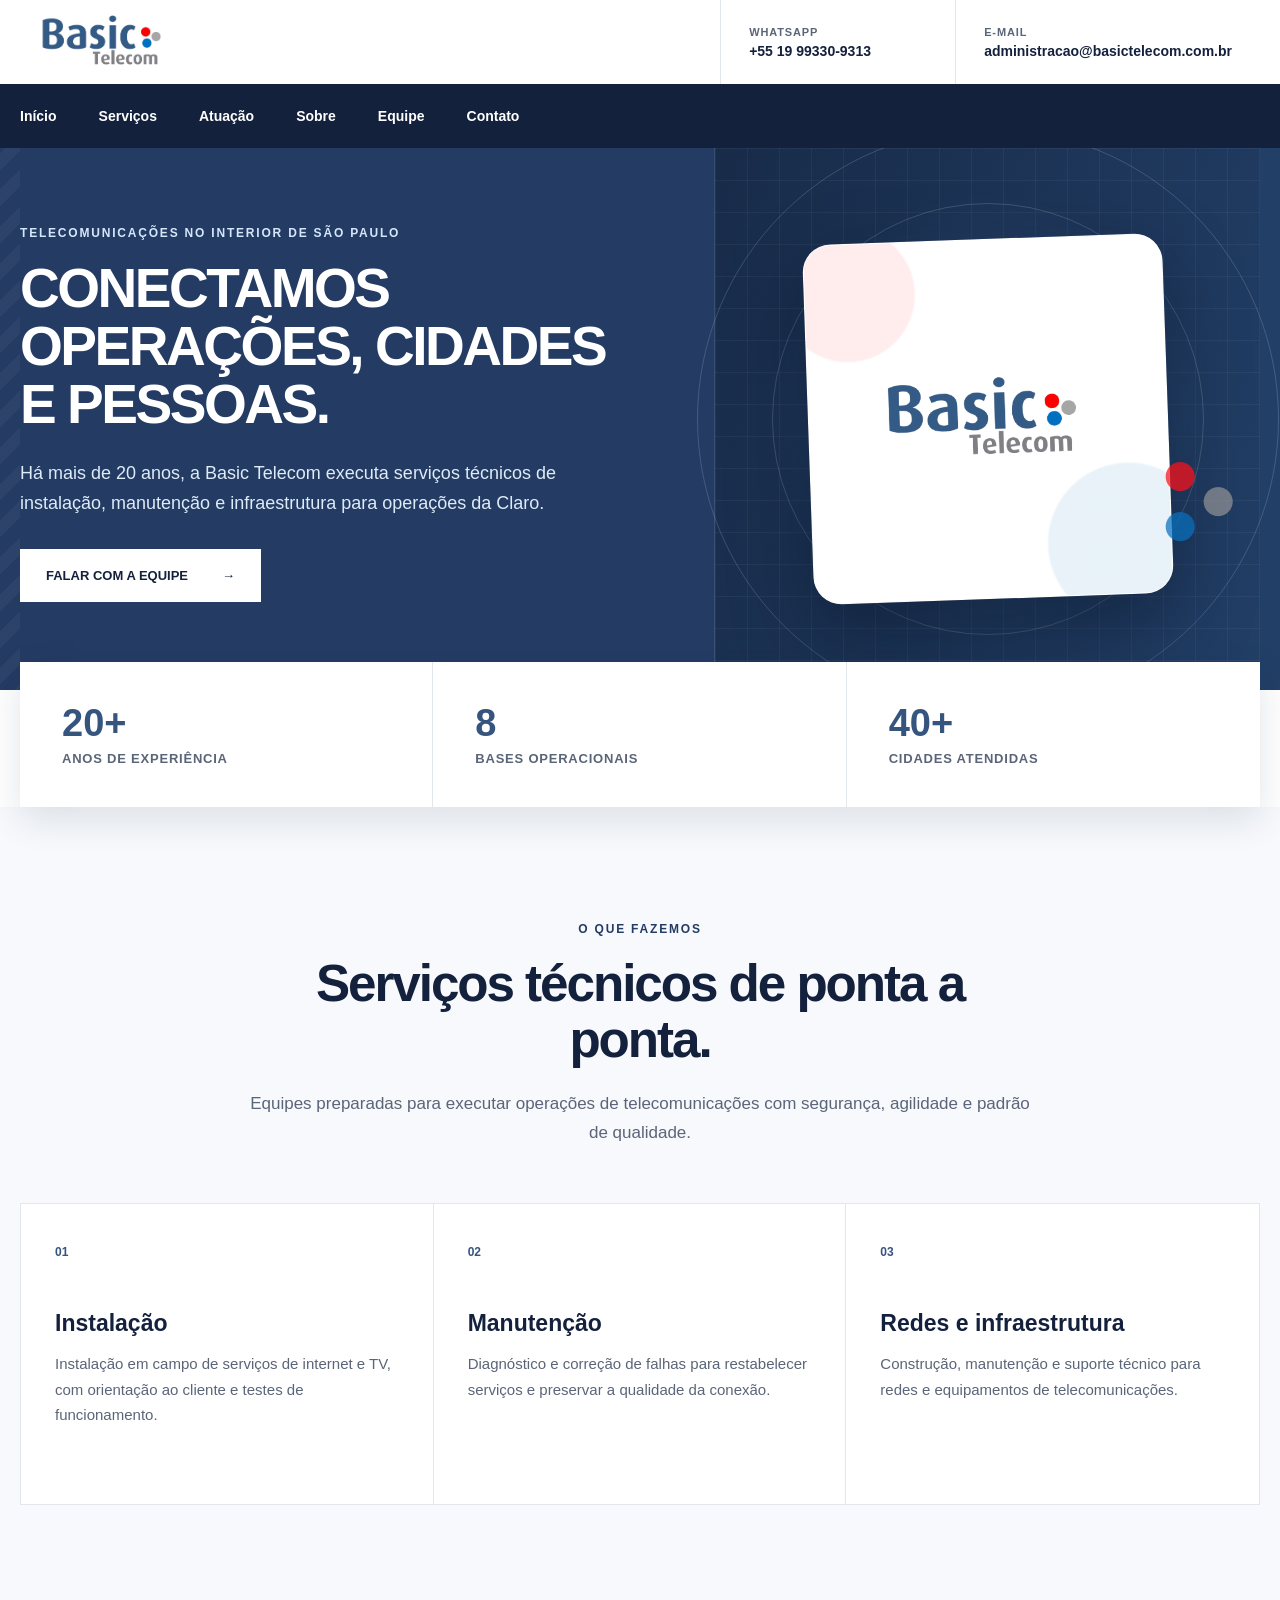
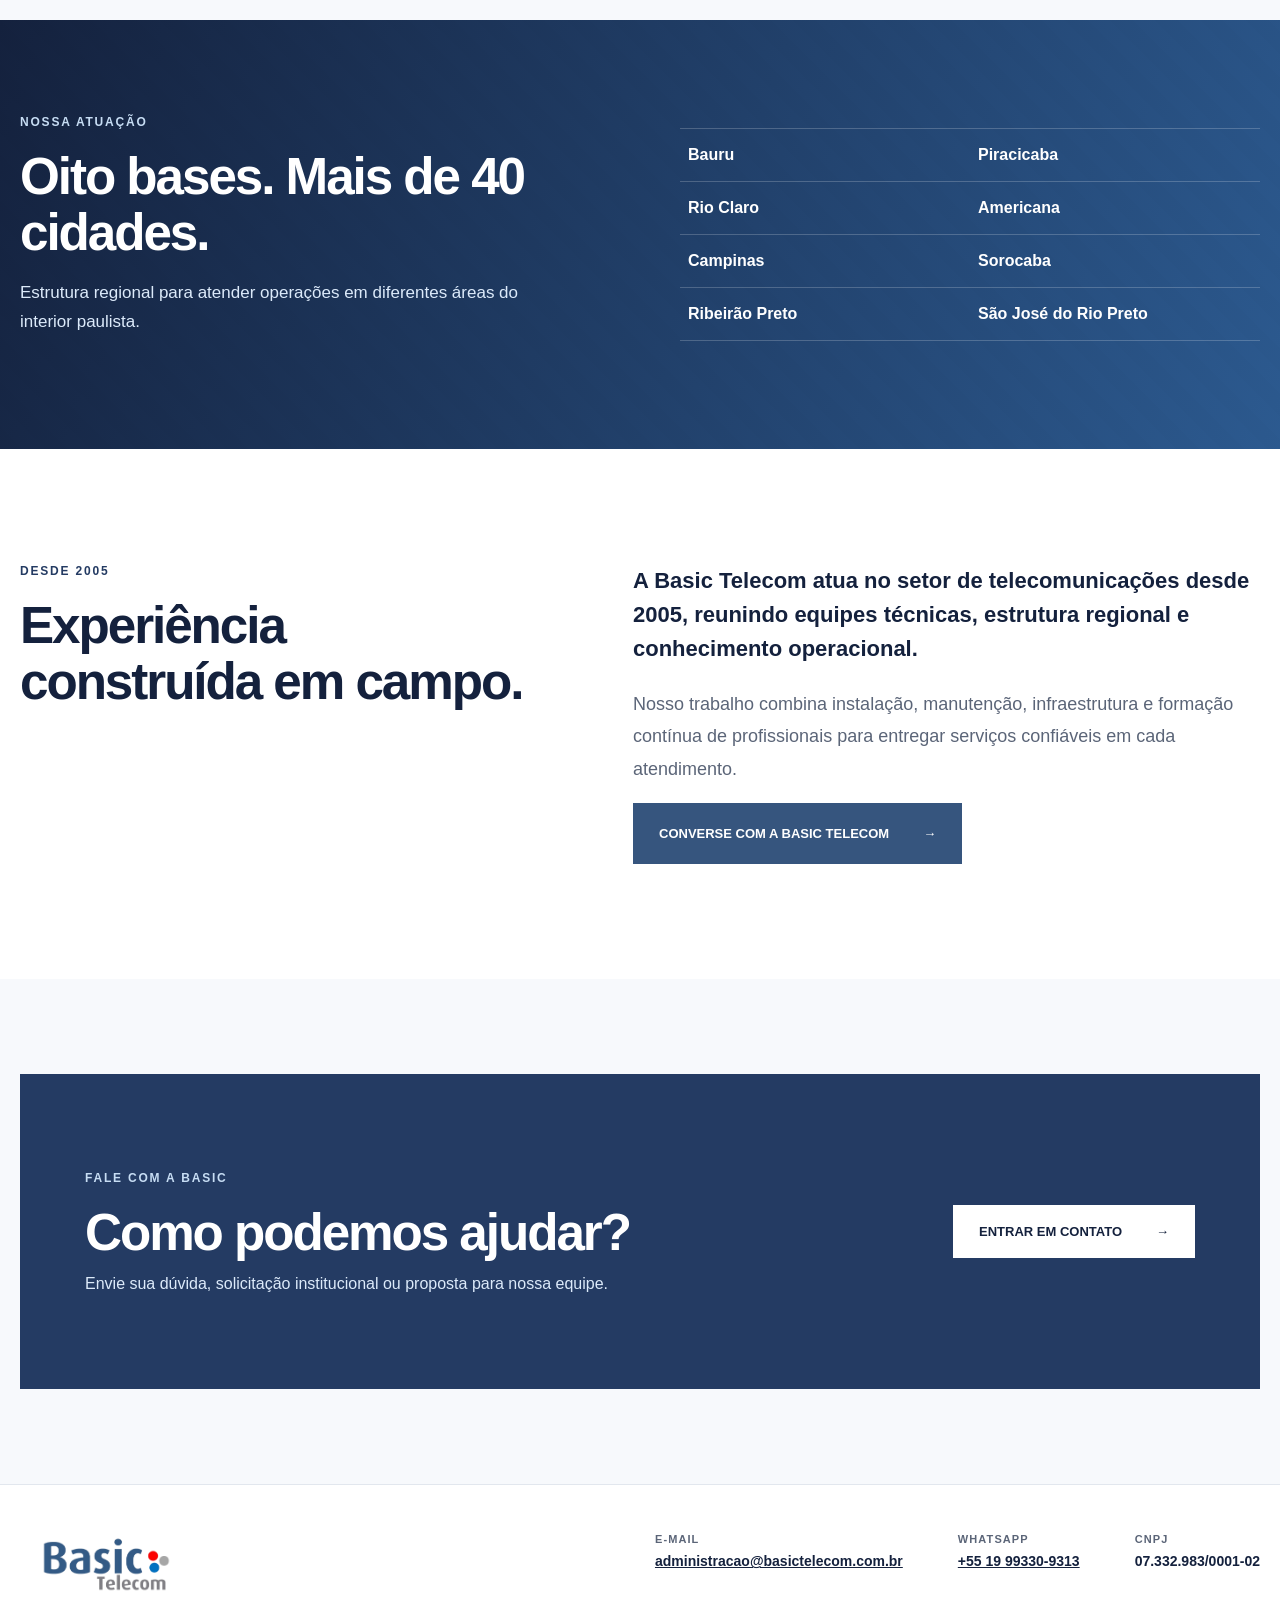
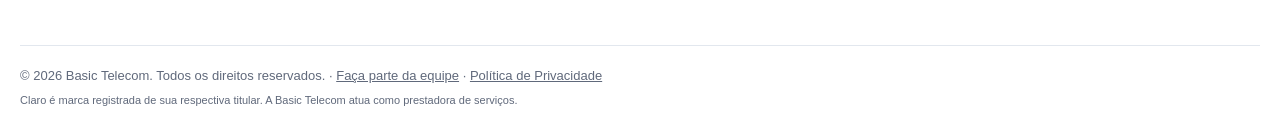
==== commit b8cf8531: "Adicionar a página Faça parte da equipe Criar uma rota própria para apresentar a forma de trabalho d" ====
--- a/index.html
+++ b/index.html
@@ -22,7 +22,7 @@
   <meta property="og:image:height" content="630">
   <meta property="og:image:alt" content="Basic Telecom — telecomunicações no interior de São Paulo">
   <meta name="twitter:card" content="summary_large_image">
-  <link rel="stylesheet" href="styles.css?v=4">
+  <link rel="stylesheet" href="styles.css?v=5">
   <script src="site.js?v=5" defer></script>
   <script type="application/ld+json">
   {
@@ -69,6 +69,7 @@
         <a href="#servicos">Serviços</a>
         <a href="#atuacao">Atuação</a>
         <a href="#sobre">Sobre</a>
+        <a href="equipe/">Equipe</a>
         <a href="#contato">Contato</a>
       </nav>
     </div>
@@ -167,7 +168,7 @@
         <p><span>CNPJ</span><strong>07.332.983/0001-02</strong></p>
       </div>
     </div>
-    <div class="container copyright">© 2026 Basic Telecom. Todos os direitos reservados. · <a href="privacidade/">Política de Privacidade</a><small>Claro é marca registrada de sua respectiva titular. A Basic Telecom atua como prestadora de serviços.</small></div>
+    <div class="container copyright">© 2026 Basic Telecom. Todos os direitos reservados. · <a href="equipe/">Faça parte da equipe</a> · <a href="privacidade/">Política de Privacidade</a><small>Claro é marca registrada de sua respectiva titular. A Basic Telecom atua como prestadora de serviços.</small></div>
   </footer>
 </body>
 </html>
--- a/styles.css
+++ b/styles.css
@@ -33,7 +33,7 @@
 .nav-bar { color: var(--white); background: var(--ink); }
 .nav { min-height: 64px; display: flex; align-items: center; gap: 42px; font-size: 14px; font-weight: 700; }
 .nav a { padding-block: 24px; text-decoration: none; }
-.nav a:hover { color: #c9e2ff; }
+.nav a:hover, .nav a[aria-current="page"] { color: #c9e2ff; }
 
 .hero { overflow: hidden; color: var(--white); background: var(--blue); }
 .hero-grid { min-height: 510px; display: grid; grid-template-columns: 56% 44%; }
@@ -85,6 +85,17 @@
 .about-grid { display: grid; grid-template-columns: .9fr 1.1fr; gap: 100px; }
 .about-copy { max-width: 720px; color: var(--muted); font-size: 18px; line-height: 1.8; }
 .about-copy p:first-child { margin-top: 0; color: var(--ink); font-size: 22px; font-weight: 700; line-height: 1.55; }
+
+.career-hero { padding: 100px 0; color: var(--white); background: linear-gradient(rgba(255,255,255,.035) 1px, transparent 1px), linear-gradient(90deg, rgba(255,255,255,.035) 1px, transparent 1px), linear-gradient(110deg, var(--ink), var(--blue)); background-size: 32px 32px, 32px 32px, auto; }
+.career-hero-grid { display: grid; grid-template-columns: 1.1fr .9fr; align-items: center; gap: 90px; }
+.career-hero p { max-width: 650px; margin: 28px 0 34px; color: #deebf8; font-size: 18px; line-height: 1.7; }
+.career-panel { padding: 42px; border: 1px solid rgba(255,255,255,.18); background: rgba(255,255,255,.07); box-shadow: 0 28px 65px rgba(5,15,31,.22); }
+.career-panel span { color: #c7ddf4; font-size: 11px; font-weight: 800; letter-spacing: .12em; text-transform: uppercase; }
+.career-panel strong { display: block; margin: 16px 0 24px; font-size: 25px; line-height: 1.3; }
+.career-panel ul { margin: 0; padding: 0; list-style: none; }
+.career-panel li { padding: 13px 0; border-top: 1px solid rgba(255,255,255,.15); }
+.career-contact small { display: block; margin-top: 16px; color: #b9cce2; }
+
 .contact { padding: 95px 0; background: #f7f9fc; }
 .contact-card { min-height: 315px; padding: 65px; color: var(--white); background: var(--blue); display: flex; align-items: center; justify-content: space-between; gap: 50px; }
 .contact-card h2 { margin-bottom: 14px; }
@@ -116,7 +127,7 @@
   .hero-grid { grid-template-columns: 1fr; }
   .hero-copy { min-height: 470px; padding-right: 0; }
   .hero-visual { display: none; }
-  .about-grid, .coverage-grid { grid-template-columns: 1fr; gap: 45px; }
+  .about-grid, .coverage-grid, .career-hero-grid { grid-template-columns: 1fr; gap: 45px; }
   .service-grid { grid-template-columns: 1fr; }
   .service-grid article { min-height: 230px; border: 0; border-bottom: 1px solid var(--line); }
   .footer-content, .footer-info { flex-direction: column; }
@@ -145,6 +156,8 @@
   .coverage { padding-block: 70px; }
   .coverage ul { grid-template-columns: 1fr; }
   .contact-card { min-height: 0; padding: 42px 28px; align-items: flex-start; flex-direction: column; }
+  .career-hero { padding-block: 75px; }
+  .career-panel { padding: 30px 24px; }
   .button { width: 100%; }
 }
 
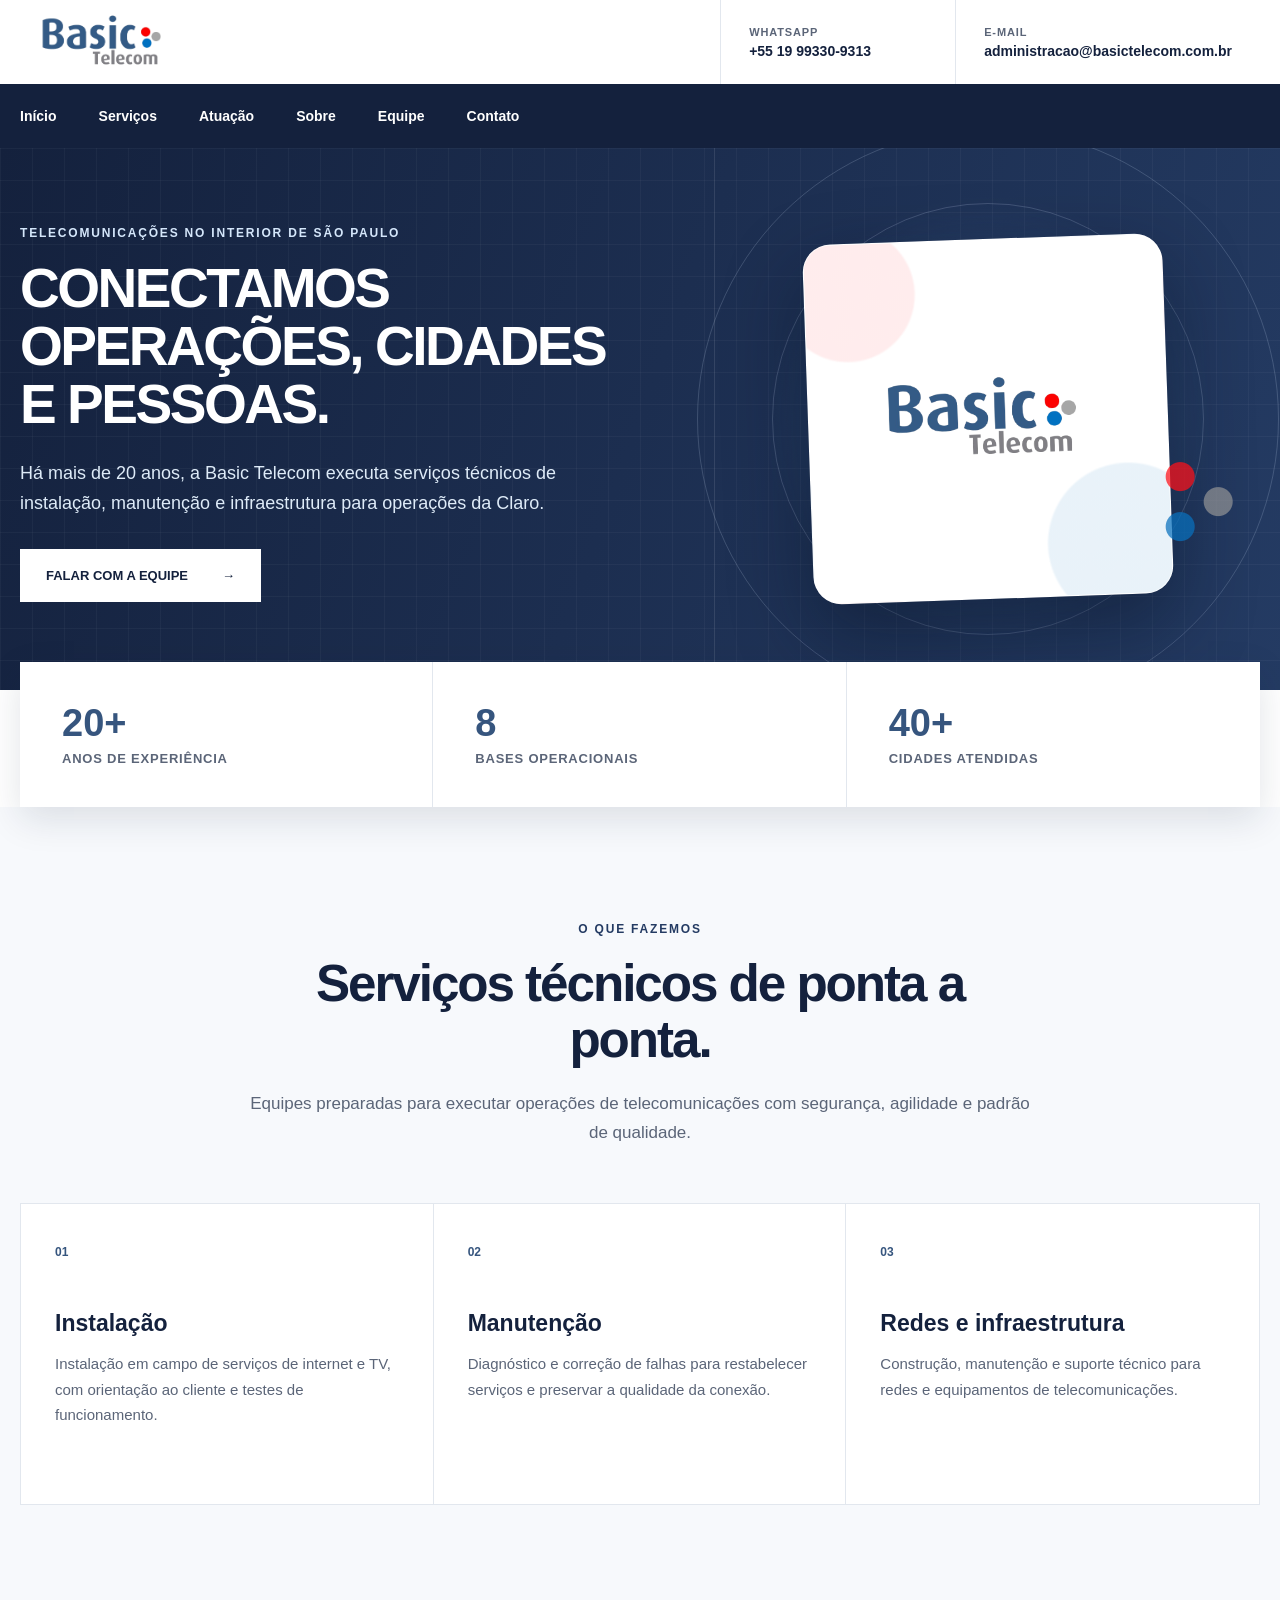
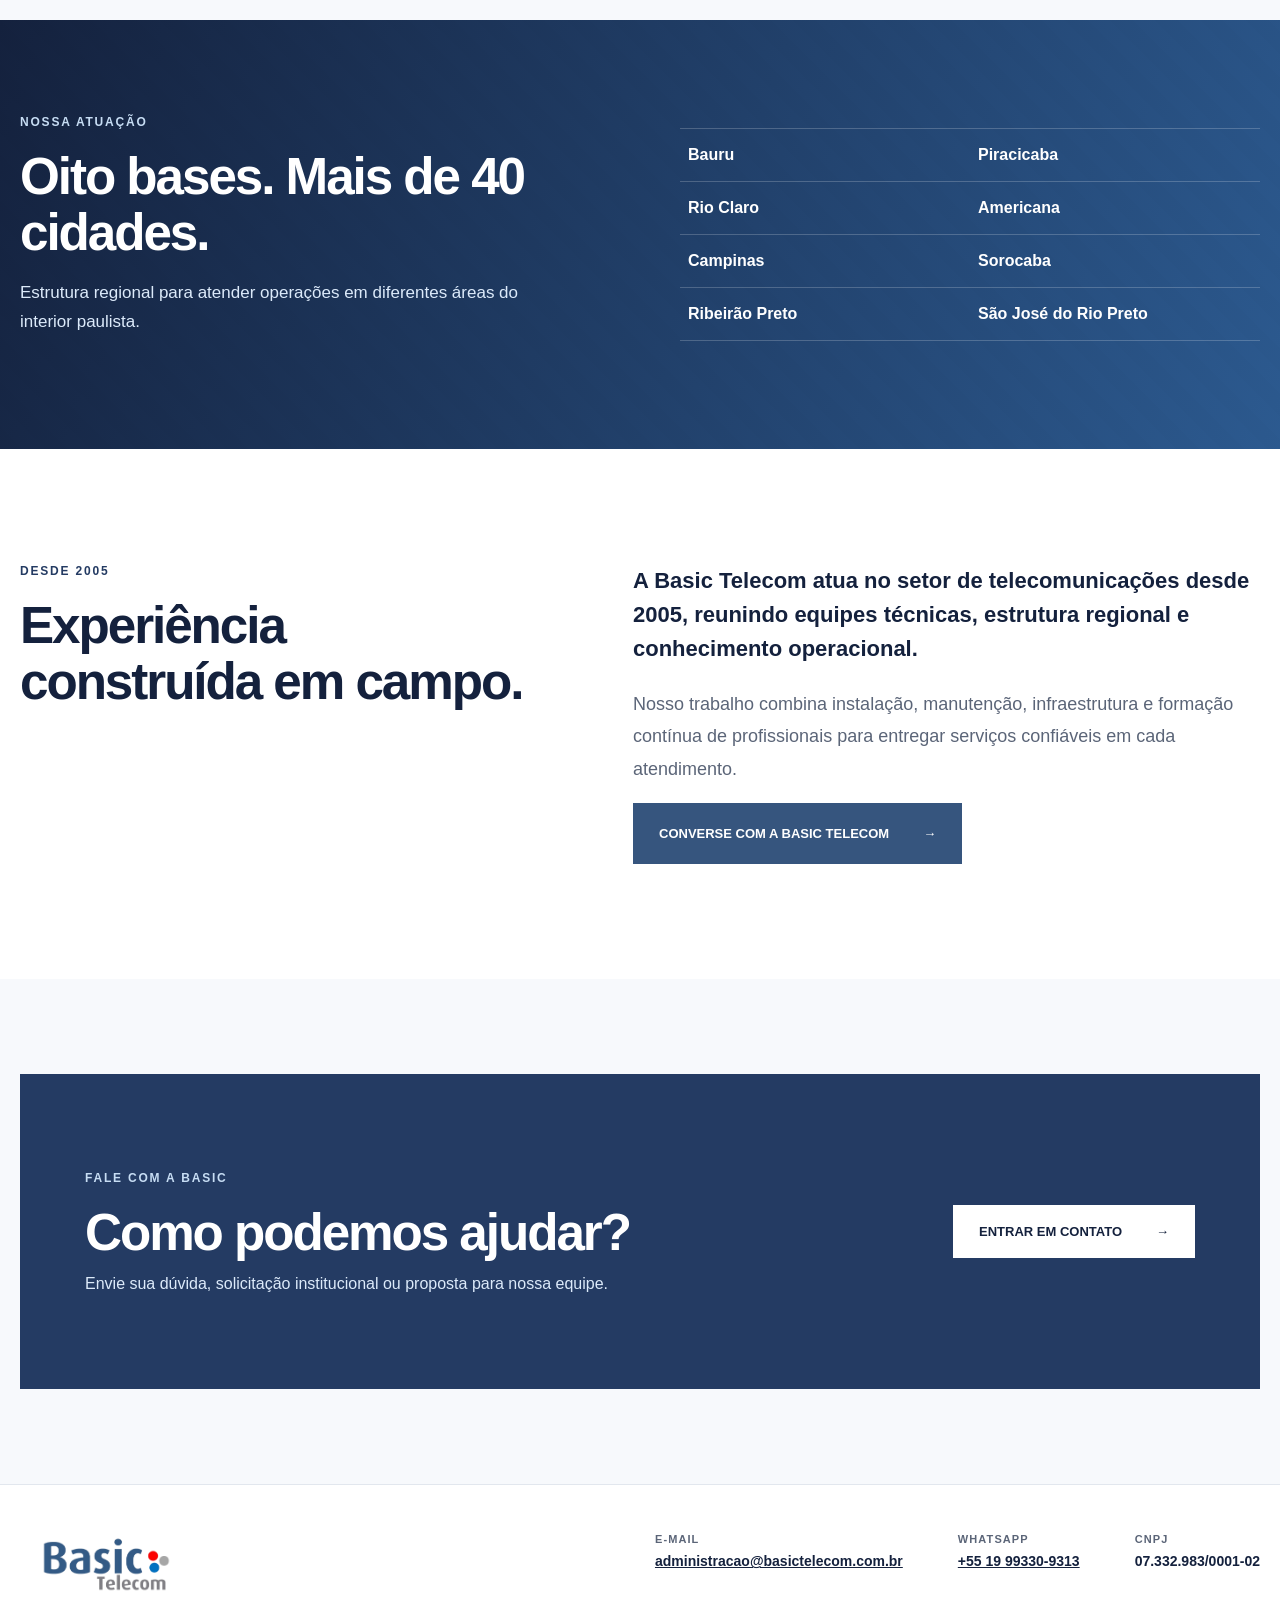
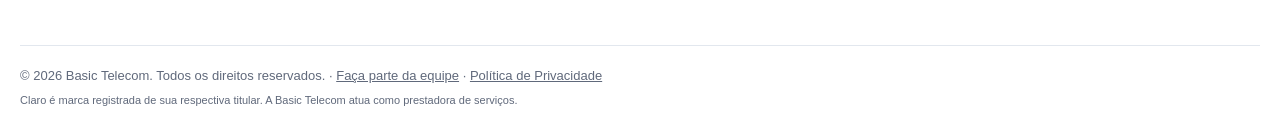
==== commit 97dfe9e4: "Unificar a linguagem visual das páginas Levar o grid técnico da página Equipe para o hero principal," ====
--- a/index.html
+++ b/index.html
@@ -22,7 +22,7 @@
   <meta property="og:image:height" content="630">
   <meta property="og:image:alt" content="Basic Telecom — telecomunicações no interior de São Paulo">
   <meta name="twitter:card" content="summary_large_image">
-  <link rel="stylesheet" href="styles.css?v=5">
+  <link rel="stylesheet" href="styles.css?v=6">
   <script src="site.js?v=5" defer></script>
   <script type="application/ld+json">
   {
--- a/styles.css
+++ b/styles.css
@@ -35,15 +35,15 @@
 .nav a { padding-block: 24px; text-decoration: none; }
 .nav a:hover, .nav a[aria-current="page"] { color: #c9e2ff; }
 
-.hero { overflow: hidden; color: var(--white); background: var(--blue); }
+.hero, .career-hero, .page-hero, .error-page { background: linear-gradient(rgba(255,255,255,.035) 1px, transparent 1px), linear-gradient(90deg, rgba(255,255,255,.035) 1px, transparent 1px), linear-gradient(110deg, var(--ink), var(--blue)); background-size: 32px 32px, 32px 32px, auto; }
+.hero { overflow: hidden; color: var(--white); }
 .hero-grid { min-height: 510px; display: grid; grid-template-columns: 56% 44%; }
 .hero-copy { position: relative; padding: 78px 80px 88px 0; display: flex; justify-content: center; align-items: flex-start; flex-direction: column; }
-.hero-copy::before { content: ""; position: absolute; inset: 0 100% 0 -50vw; background: repeating-linear-gradient(135deg, rgba(255,255,255,.04) 0 12px, transparent 12px 26px); }
 .eyebrow, .section-label { display: block; margin-bottom: 20px; color: var(--blue); font-size: 12px; font-weight: 800; letter-spacing: .15em; text-transform: uppercase; }
 .hero .eyebrow { color: #d5e7fb; }
 h1 { max-width: 700px; margin: 0; font-size: clamp(40px, 4.3vw, 62px); line-height: 1.05; letter-spacing: -.045em; text-transform: uppercase; }
 .hero-copy p { max-width: 620px; margin: 26px 0 30px; color: #deebf8; font-size: 18px; line-height: 1.65; }
-.hero-visual { position: relative; display: grid; place-items: center; border-left: 1px solid rgba(255,255,255,.1); background: radial-gradient(circle at 50% 50%, rgba(72,116,166,.45), transparent 58%), linear-gradient(rgba(255,255,255,.045) 1px, transparent 1px), linear-gradient(90deg, rgba(255,255,255,.045) 1px, transparent 1px), linear-gradient(110deg, #182b49, #223f67); background-size: auto, 32px 32px, 32px 32px, auto; box-shadow: 50vw 0 0 50vw #223f67; }
+.hero-visual { position: relative; display: grid; place-items: center; border-left: 1px solid rgba(255,255,255,.1); background: radial-gradient(circle at 50% 50%, rgba(72,116,166,.42), transparent 58%); }
 .hero-visual::before, .hero-visual::after { content: ""; position: absolute; border: 1px solid rgba(213,231,251,.18); border-radius: 50%; }
 .hero-visual::before { width: 430px; height: 430px; }
 .hero-visual::after { width: 580px; height: 580px; }
@@ -86,14 +86,16 @@
 .about-copy { max-width: 720px; color: var(--muted); font-size: 18px; line-height: 1.8; }
 .about-copy p:first-child { margin-top: 0; color: var(--ink); font-size: 22px; font-weight: 700; line-height: 1.55; }
 
-.career-hero { padding: 100px 0; color: var(--white); background: linear-gradient(rgba(255,255,255,.035) 1px, transparent 1px), linear-gradient(90deg, rgba(255,255,255,.035) 1px, transparent 1px), linear-gradient(110deg, var(--ink), var(--blue)); background-size: 32px 32px, 32px 32px, auto; }
-.career-hero-grid { display: grid; grid-template-columns: 1.1fr .9fr; align-items: center; gap: 90px; }
+.career-hero { padding: 100px 0; color: var(--white); }
+.career-hero-grid, .page-hero-grid { display: grid; grid-template-columns: 1.1fr .9fr; align-items: center; gap: 90px; }
+.page-hero { padding: 82px 0; color: var(--white); }
+.page-hero p { max-width: 680px; margin: 24px 0 0; color: #deebf8; font-size: 18px; line-height: 1.7; }
 .career-hero p { max-width: 650px; margin: 28px 0 34px; color: #deebf8; font-size: 18px; line-height: 1.7; }
-.career-panel { padding: 42px; border: 1px solid rgba(255,255,255,.18); background: rgba(255,255,255,.07); box-shadow: 0 28px 65px rgba(5,15,31,.22); }
-.career-panel span { color: #c7ddf4; font-size: 11px; font-weight: 800; letter-spacing: .12em; text-transform: uppercase; }
-.career-panel strong { display: block; margin: 16px 0 24px; font-size: 25px; line-height: 1.3; }
-.career-panel ul { margin: 0; padding: 0; list-style: none; }
-.career-panel li { padding: 13px 0; border-top: 1px solid rgba(255,255,255,.15); }
+.career-panel, .page-panel { padding: 42px; border: 1px solid rgba(255,255,255,.18); background: rgba(255,255,255,.07); box-shadow: 0 28px 65px rgba(5,15,31,.22); }
+.career-panel span, .page-panel span { color: #c7ddf4; font-size: 11px; font-weight: 800; letter-spacing: .12em; text-transform: uppercase; }
+.career-panel strong, .page-panel strong { display: block; margin: 16px 0 24px; font-size: 25px; line-height: 1.3; }
+.career-panel ul, .page-panel ul { margin: 0; padding: 0; list-style: none; }
+.career-panel li, .page-panel li { padding: 13px 0; border-top: 1px solid rgba(255,255,255,.15); }
 .career-contact small { display: block; margin-top: 16px; color: #b9cce2; }
 
 .contact { padding: 95px 0; background: #f7f9fc; }
@@ -113,21 +115,22 @@
 .copyright { margin-top: 45px; padding-top: 20px; border-top: 1px solid var(--line); color: #60697b; font-size: 13px; line-height: 1.6; }
 .copyright small { display: block; margin-top: 5px; font-size: 11px; }
 .copyright a, .policy a { text-decoration: underline; }
-.policy { max-width: 800px; padding-block: 80px; color: var(--muted); font-size: 17px; line-height: 1.75; }
-.policy h1 { margin-bottom: 35px; color: var(--ink); font-size: clamp(38px, 6vw, 60px); text-transform: none; }
+.policy { max-width: 800px; padding-block: 70px; color: var(--muted); font-size: 17px; line-height: 1.75; }
 .policy h2 { margin: 45px 0 12px; color: var(--ink); font-size: 24px; letter-spacing: -.02em; }
 .policy li { margin-bottom: 10px; }
-.error-page { min-height: 60vh; padding-block: 100px; text-align: center; }
+.error-body { background: var(--ink); }
+.error-page { min-height: 100vh; padding: 110px 20px 80px; color: var(--white); display: flex; align-items: center; justify-content: center; flex-direction: column; text-align: center; }
+.error-brand { position: absolute; top: 36px; left: max(20px, calc((100vw - 1240px) / 2)); padding: 9px 13px; border-radius: 8px; background: var(--white); }
+.error-brand img { display: block; width: 145px; height: auto; }
 .error-page h1 { margin-inline: auto; }
-.error-page p { margin: 25px auto 35px; color: var(--muted); font-size: 18px; }
+.error-page p { margin: 25px auto 35px; color: #deebf8; font-size: 18px; }
 
 @media (max-width: 900px) {
   .header-contact a:last-child { display: none; }
-  .hero { background: var(--blue); }
   .hero-grid { grid-template-columns: 1fr; }
   .hero-copy { min-height: 470px; padding-right: 0; }
   .hero-visual { display: none; }
-  .about-grid, .coverage-grid, .career-hero-grid { grid-template-columns: 1fr; gap: 45px; }
+  .about-grid, .coverage-grid, .career-hero-grid, .page-hero-grid { grid-template-columns: 1fr; gap: 45px; }
   .service-grid { grid-template-columns: 1fr; }
   .service-grid article { min-height: 230px; border: 0; border-bottom: 1px solid var(--line); }
   .footer-content, .footer-info { flex-direction: column; }
@@ -156,8 +159,8 @@
   .coverage { padding-block: 70px; }
   .coverage ul { grid-template-columns: 1fr; }
   .contact-card { min-height: 0; padding: 42px 28px; align-items: flex-start; flex-direction: column; }
-  .career-hero { padding-block: 75px; }
-  .career-panel { padding: 30px 24px; }
+  .career-hero, .page-hero { padding-block: 75px; }
+  .career-panel, .page-panel { padding: 30px 24px; }
   .button { width: 100%; }
 }
 
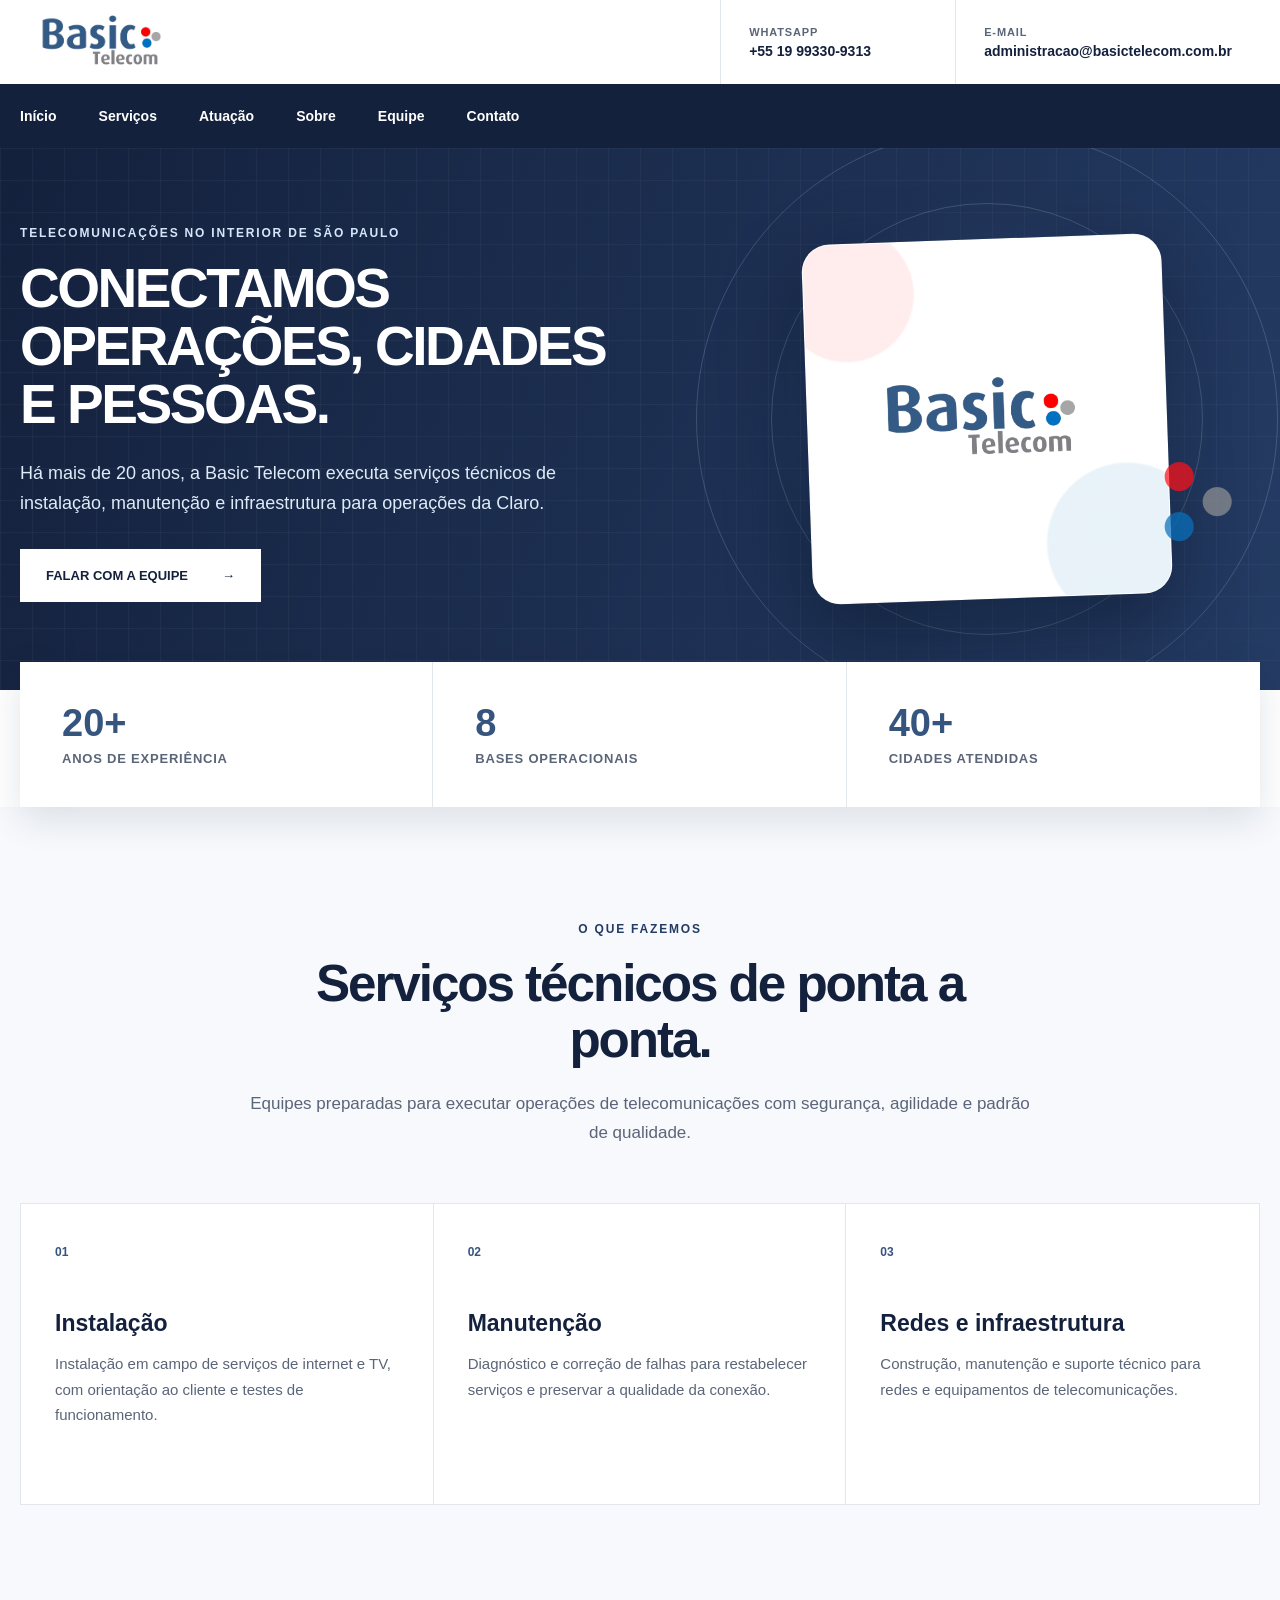
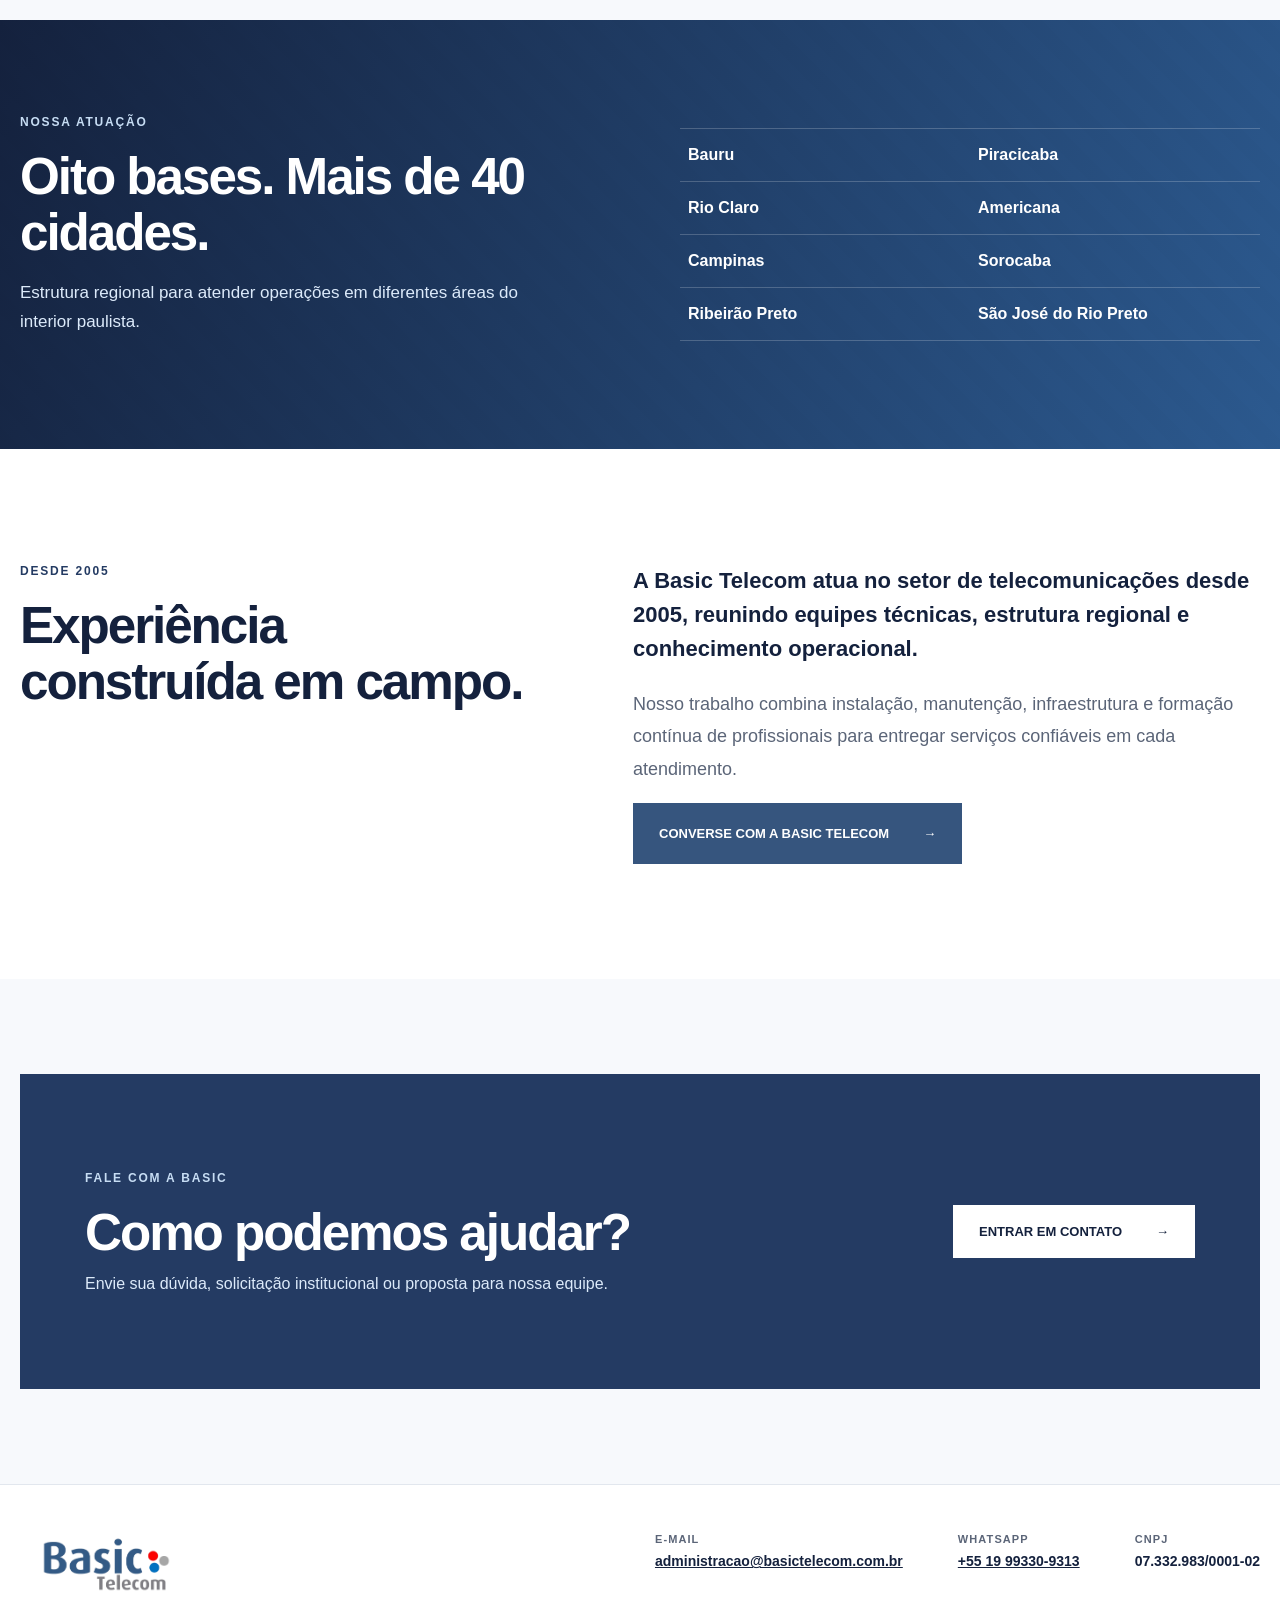
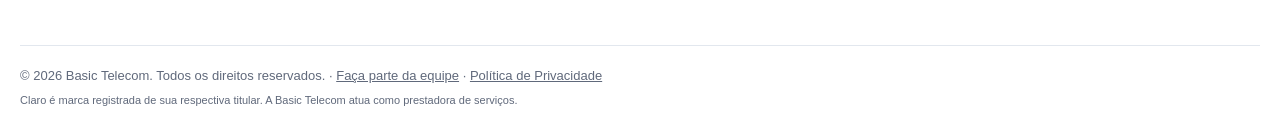
==== commit aa73321e: "Mudança de título" ====
--- a/index.html
+++ b/index.html
@@ -5,7 +5,7 @@
   <meta name="viewport" content="width=device-width, initial-scale=1.0">
   <meta name="description" content="Basic Telecom: instalação, manutenção e infraestrutura de telecomunicações para operações Claro em mais de 40 cidades do interior de São Paulo.">
   <meta name="theme-color" content="#14213d">
-  <title>Serviços de telecomunicações no interior de SP | Basic Telecom</title>
+  <title>Serviços de telecomunicações | Basic Telecom</title>
   <link rel="canonical" href="https://tibasictelecom.github.io/">
   <link rel="icon" href="assets/favicon.png" type="image/png">
   <link rel="apple-touch-icon" href="assets/apple-touch-icon.png">
@@ -13,7 +13,7 @@
   <meta property="og:type" content="website">
   <meta property="og:locale" content="pt_BR">
   <meta property="og:site_name" content="Basic Telecom">
-  <meta property="og:title" content="Serviços de telecomunicações no interior de SP | Basic Telecom">
+  <meta property="og:title" content="Serviços de telecomunicações | Basic Telecom">
   <meta property="og:description" content="Mais de 20 anos de experiência, oito bases operacionais e atendimento em mais de 40 cidades.">
   <meta property="og:url" content="https://tibasictelecom.github.io/">
   <meta property="og:image" content="https://tibasictelecom.github.io/assets/social-card.png">
--- a/styles.css
+++ b/styles.css
@@ -43,7 +43,7 @@
 .hero .eyebrow { color: #d5e7fb; }
 h1 { max-width: 700px; margin: 0; font-size: clamp(40px, 4.3vw, 62px); line-height: 1.05; letter-spacing: -.045em; text-transform: uppercase; }
 .hero-copy p { max-width: 620px; margin: 26px 0 30px; color: #deebf8; font-size: 18px; line-height: 1.65; }
-.hero-visual { position: relative; display: grid; place-items: center; border-left: 1px solid rgba(255,255,255,.1); background: radial-gradient(circle at 50% 50%, rgba(72,116,166,.42), transparent 58%); }
+.hero-visual { position: relative; display: grid; place-items: center; background: radial-gradient(circle at 50% 50%, rgba(72,116,166,.42), transparent 58%); }
 .hero-visual::before, .hero-visual::after { content: ""; position: absolute; border: 1px solid rgba(213,231,251,.18); border-radius: 50%; }
 .hero-visual::before { width: 430px; height: 430px; }
 .hero-visual::after { width: 580px; height: 580px; }
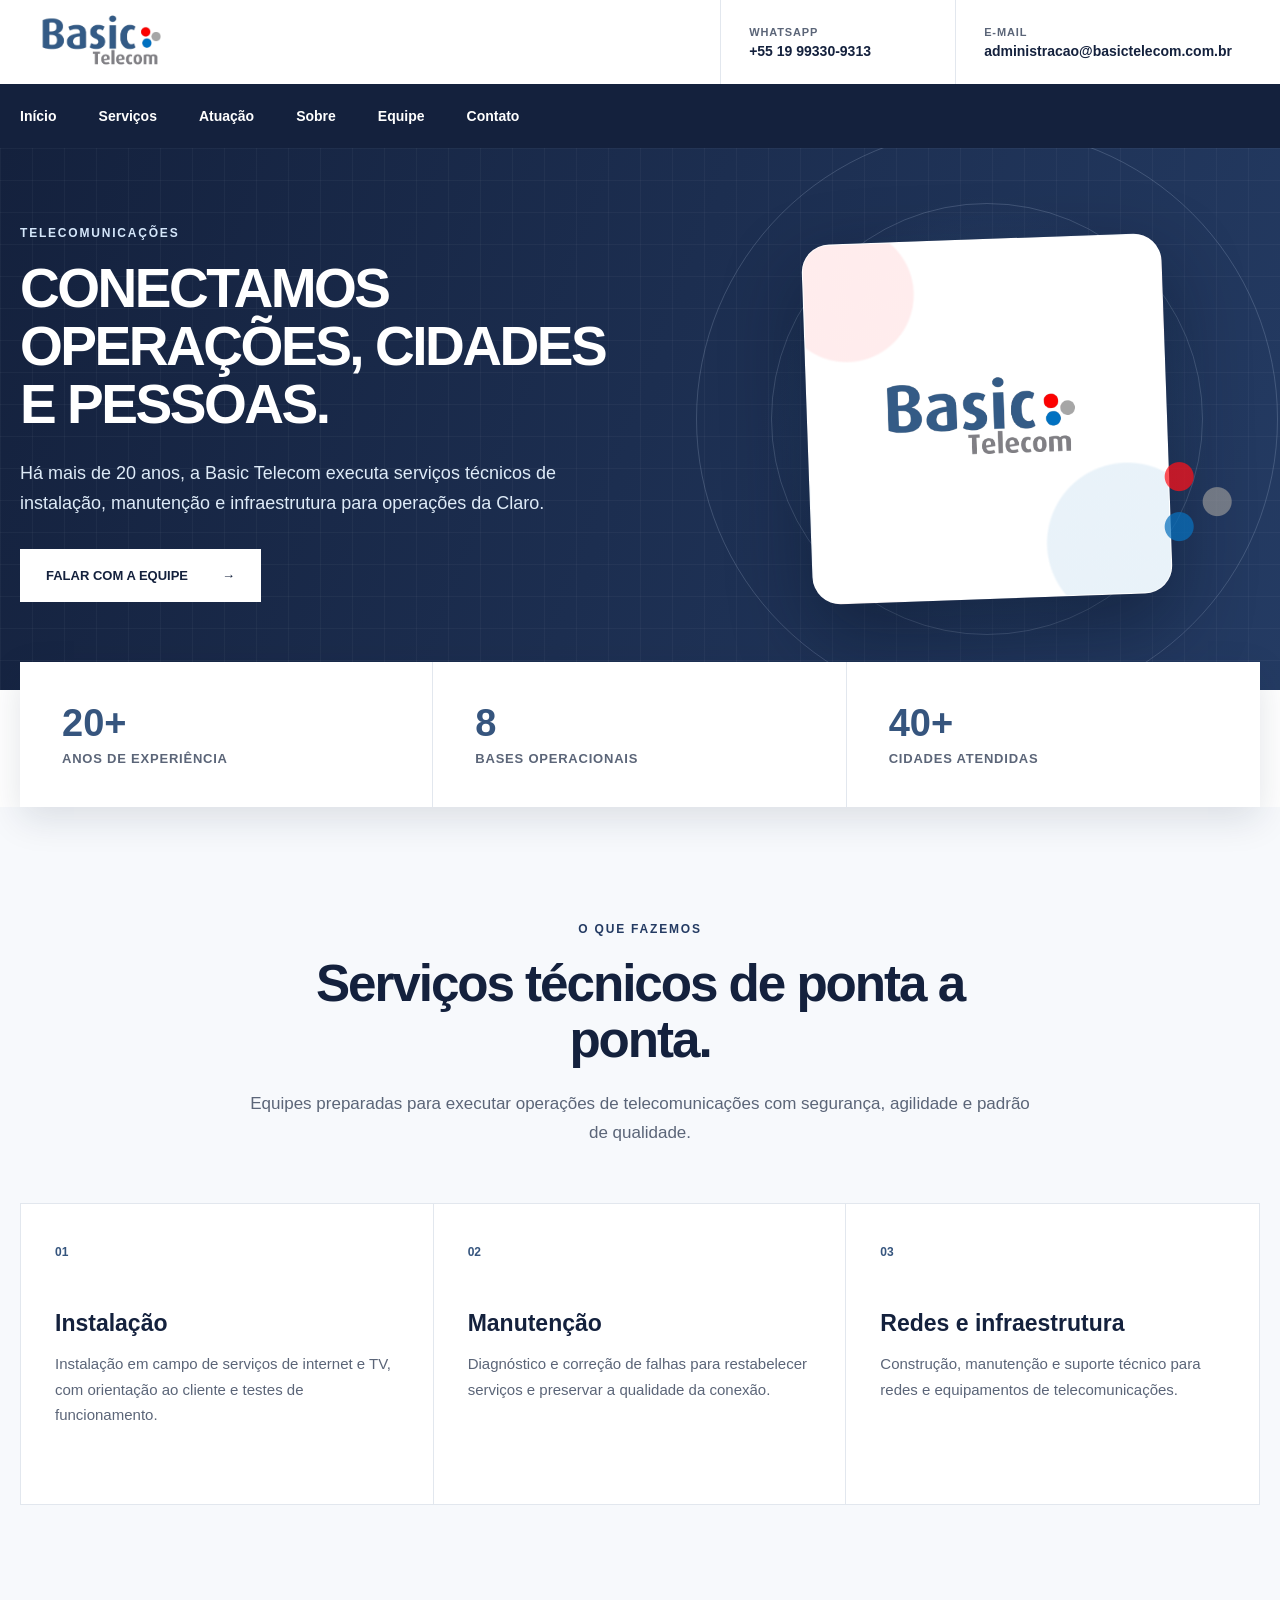
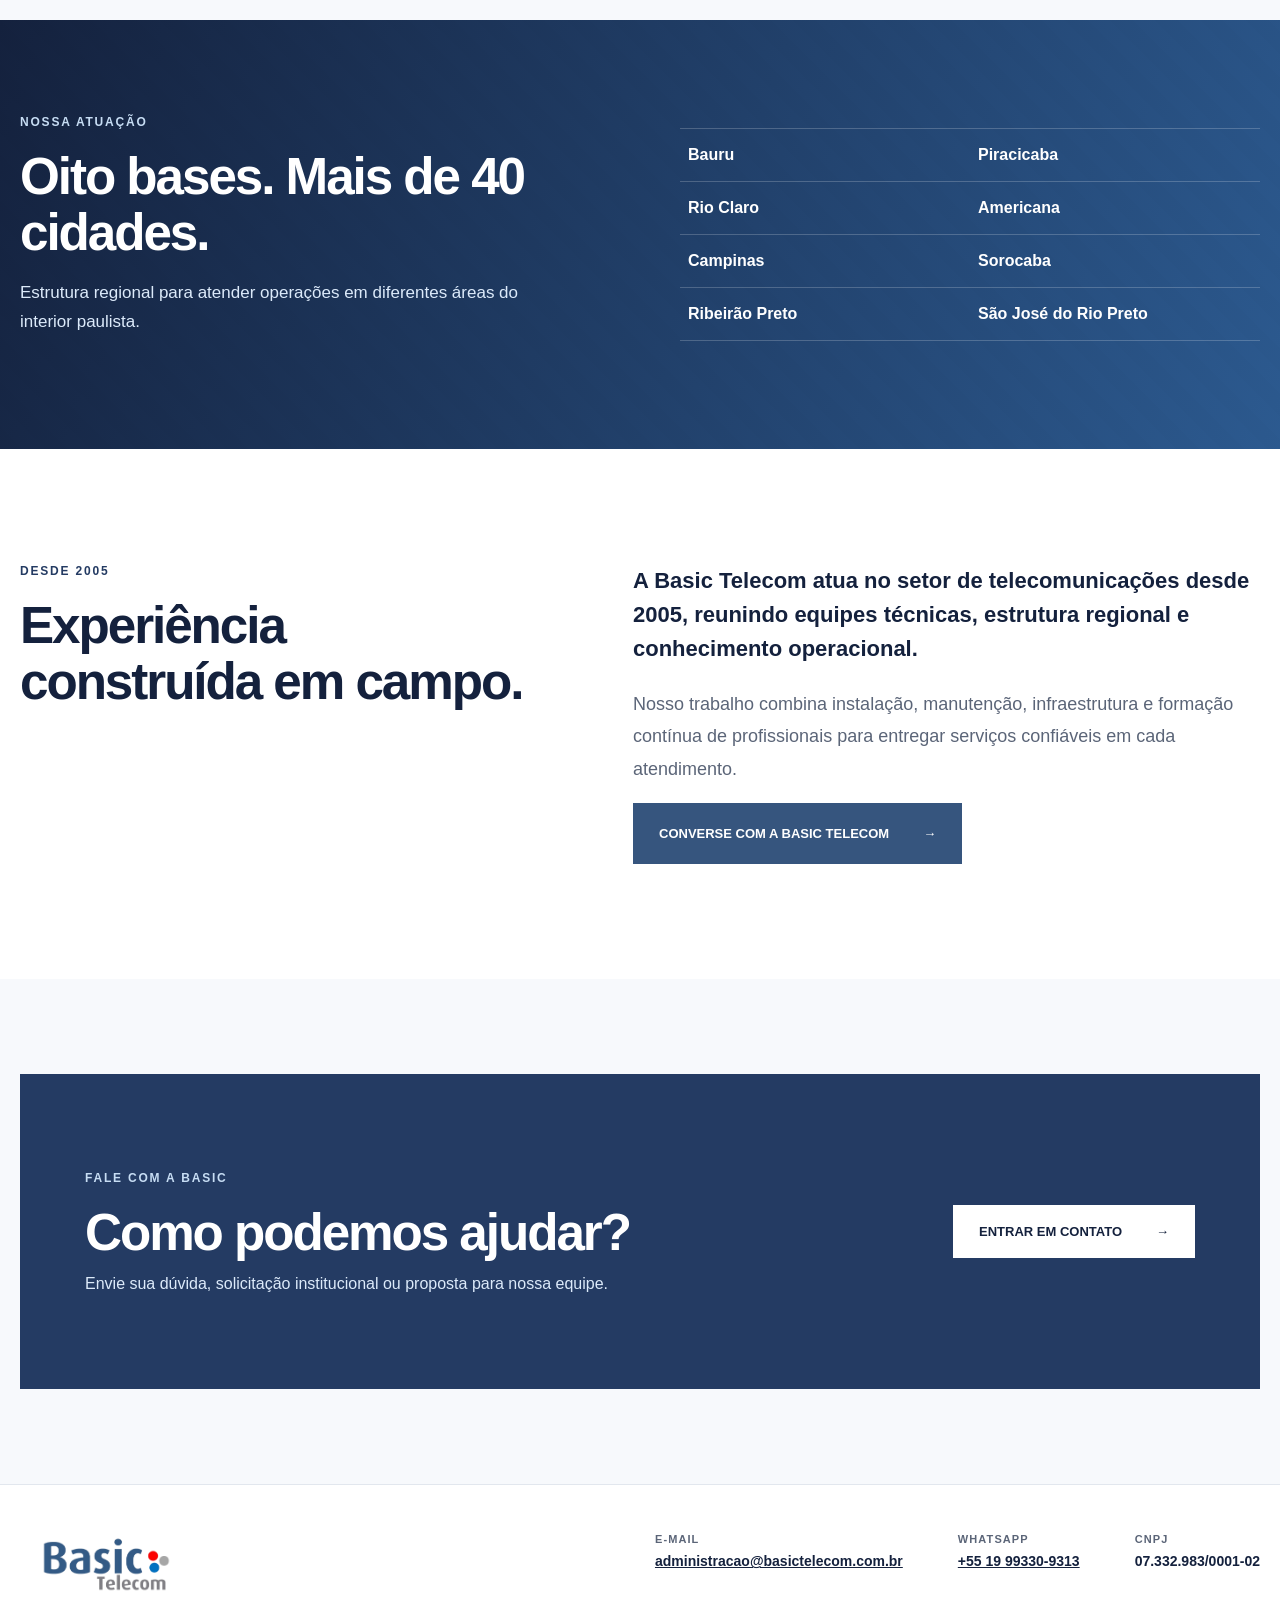
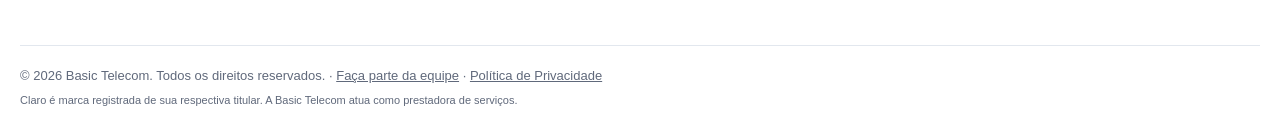
==== commit f7526190: "Mudando maioria das descrições que citam "interior"" ====
--- a/index.html
+++ b/index.html
@@ -3,7 +3,7 @@
 <head>
   <meta charset="UTF-8">
   <meta name="viewport" content="width=device-width, initial-scale=1.0">
-  <meta name="description" content="Basic Telecom: instalação, manutenção e infraestrutura de telecomunicações para operações Claro em mais de 40 cidades do interior de São Paulo.">
+  <meta name="description" content="Basic Telecom: instalação, manutenção e infraestrutura de telecomunicações para operações Claro em mais de 40 cidades.">
   <meta name="theme-color" content="#14213d">
   <title>Serviços de telecomunicações | Basic Telecom</title>
   <link rel="canonical" href="https://tibasictelecom.github.io/">
@@ -20,7 +20,7 @@
   <meta property="og:image:type" content="image/png">
   <meta property="og:image:width" content="1200">
   <meta property="og:image:height" content="630">
-  <meta property="og:image:alt" content="Basic Telecom — telecomunicações no interior de São Paulo">
+  <meta property="og:image:alt" content="Basic Telecom — telecomunicações">
   <meta name="twitter:card" content="summary_large_image">
   <link rel="stylesheet" href="styles.css?v=6">
   <script src="site.js?v=5" defer></script>
@@ -34,7 +34,7 @@
     "logo": "https://tibasictelecom.github.io/assets/logo.png",
     "foundingDate": "2005-04-18",
     "taxID": "07.332.983/0001-02",
-    "description": "Empresa de instalação, manutenção e infraestrutura de telecomunicações com atuação no interior de São Paulo.",
+    "description": "Empresa de instalação, manutenção e infraestrutura de telecomunicações",
     "email": "administracao@basictelecom.com.br",
     "telephone": "+55-19-99330-9313",
     "address": {
@@ -79,7 +79,7 @@
     <section class="hero">
       <div class="container hero-grid">
         <div class="hero-copy">
-          <span class="eyebrow">Telecomunicações no interior de São Paulo</span>
+          <span class="eyebrow">Telecomunicações</span>
           <h1>Conectamos operações, cidades e pessoas.</h1>
           <p>Há mais de 20 anos, a Basic Telecom executa serviços técnicos de instalação, manutenção e infraestrutura para operações da Claro.</p>
           <a class="button hero-button" href="https://wa.me/5519993309313?text=Ol%C3%A1%2C%20vim%20pelo%20site%20da%20Basic%20Telecom%20e%20gostaria%20de%20falar%20com%20a%20equipe.">Falar com a equipe <span aria-hidden="true">→</span></a>
